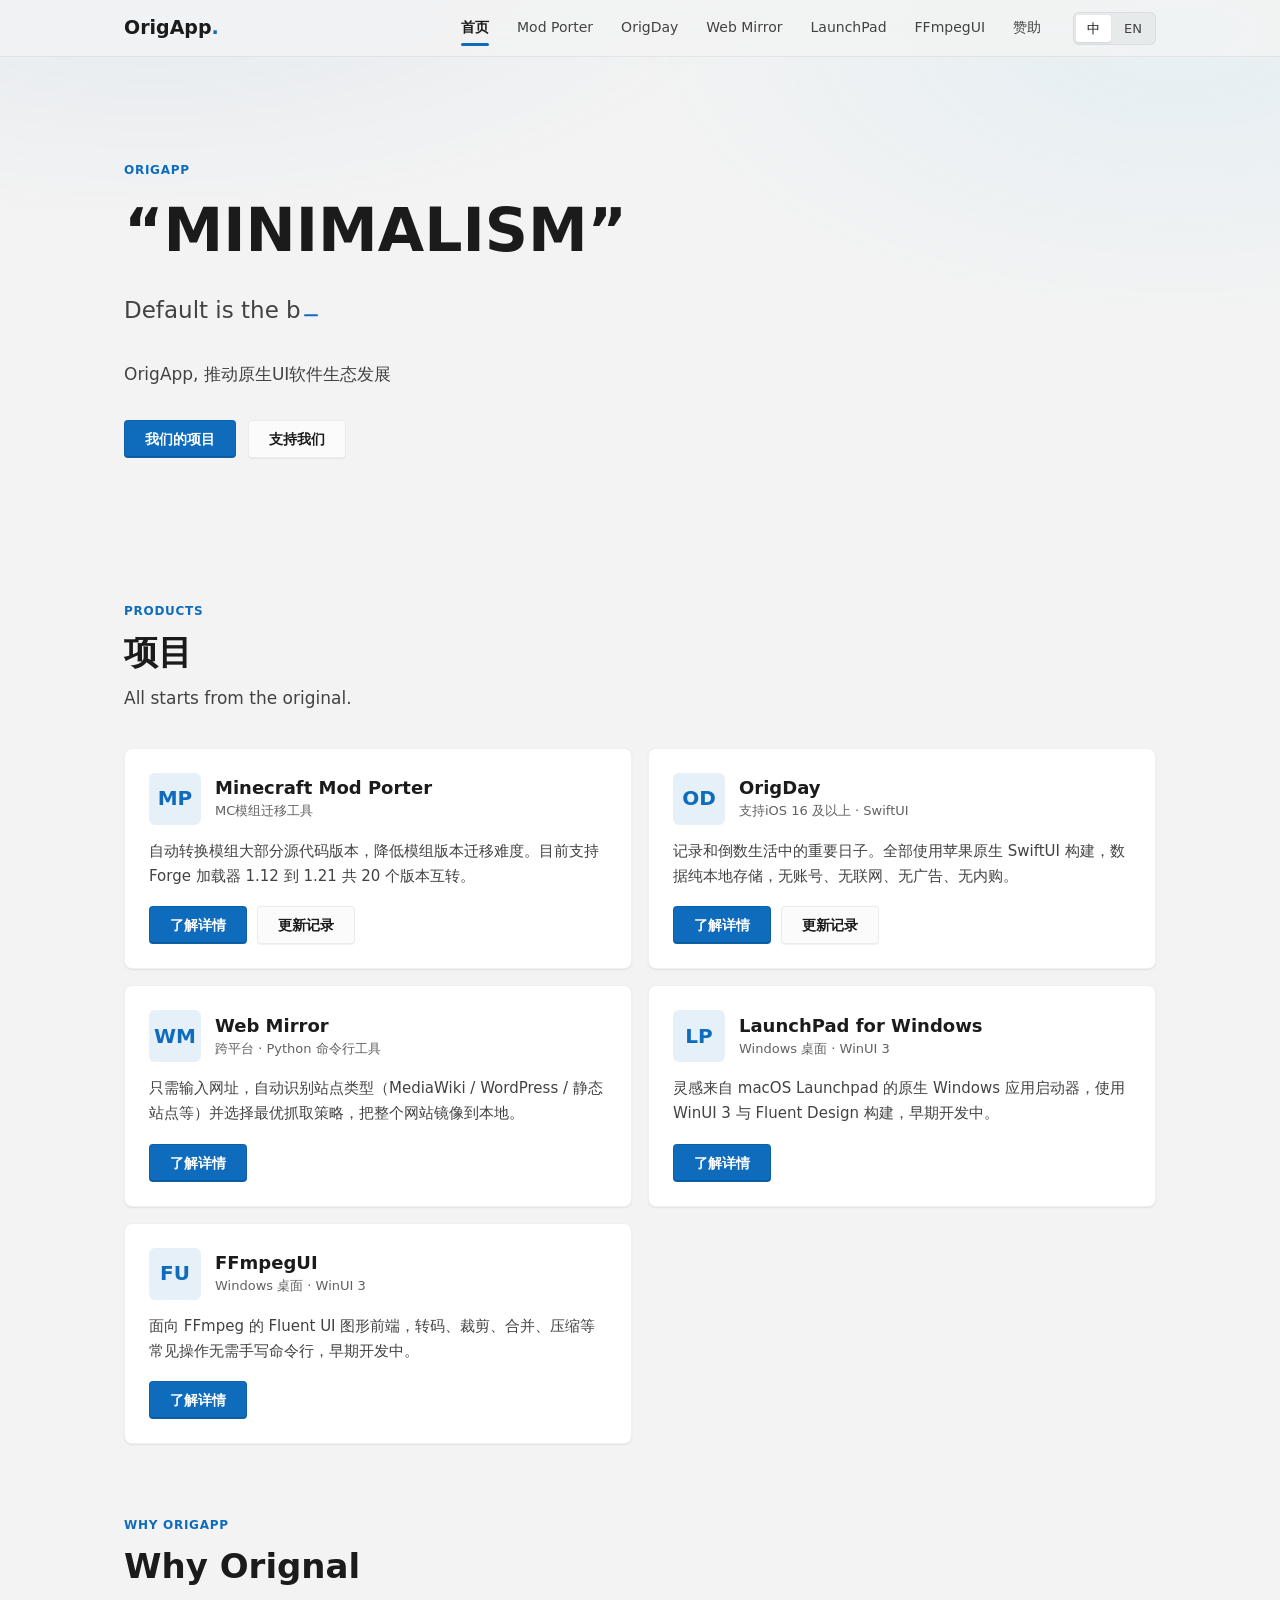
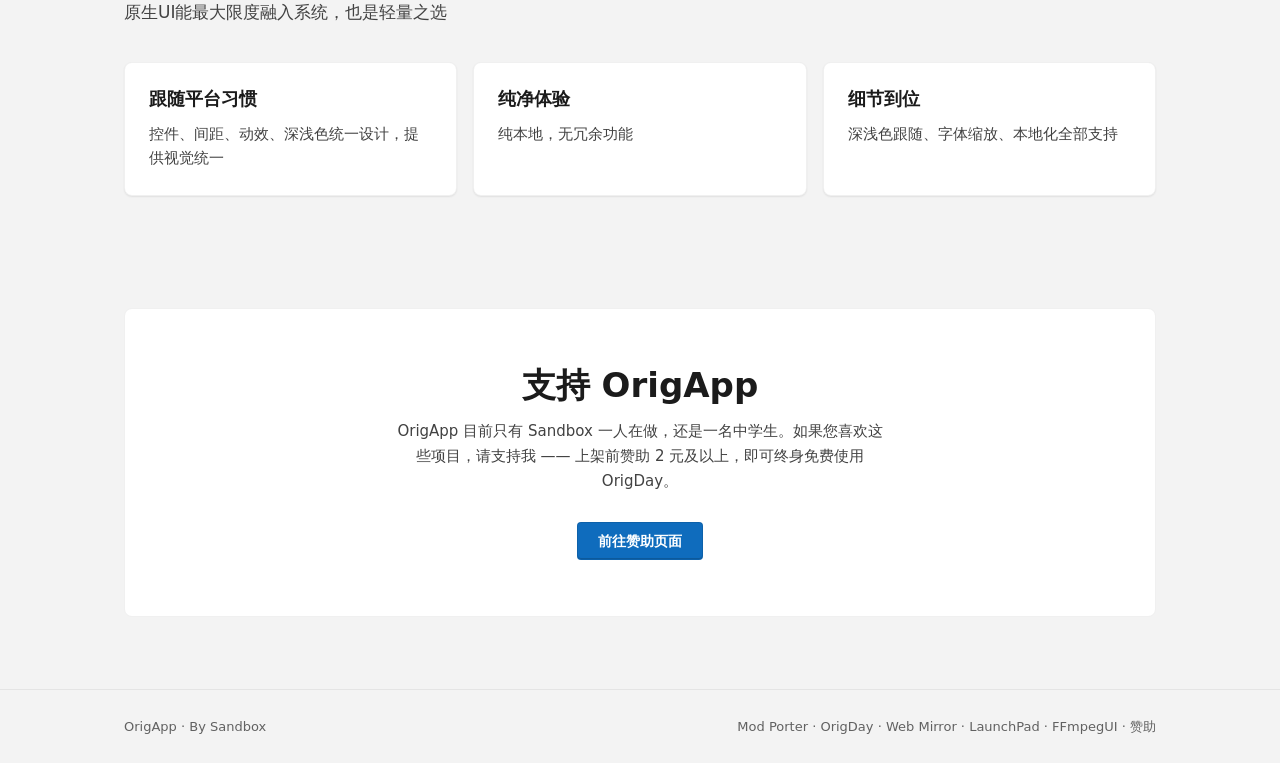
==== index.html @ 9fd473a7 "Add files via upload" ====
<!DOCTYPE html>
<html lang="zh-Hans">
<head>
<meta charset="utf-8">
<meta name="viewport" content="width=device-width, initial-scale=1">
<title>OrigApp — Orignal is the best.</title>
<meta name="description" content="推动原生App生态发展">
<script src="assets/boot.js"></script>
<link rel="stylesheet" href="assets/base.css">
<link rel="stylesheet" href="assets/skin-fluent.css">
</head>
<body data-title-key="home.title" data-desc-key="home.desc">

<header class="site-header">
  <div class="wrap nav">
    <a class="brand" href="index.html"><span data-i18n="brand">OrigApp</span><span class="dot">.</span></a>

    <nav class="nav-links">
      <a href="index.html" data-page="index.html" data-i18n="nav.home">首页</a>
      <a href="mcporter.html" data-page="mcporter.html mcporter-updates.html" data-i18n="nav.mcporter">Mod Porter</a>
      <a href="origday.html" data-page="origday.html origday-updates.html" data-i18n="nav.origday">OrigDay</a>
      <a href="webmirror.html" data-page="webmirror.html" data-i18n="nav.webmirror">Web Mirror</a>
      <a href="launchpad.html" data-page="launchpad.html" data-i18n="nav.launchpad">LaunchPad</a>
      <a href="ffmpegui.html" data-page="ffmpegui.html" data-i18n="nav.ffmpegui">FFmpegUI</a>
      <a href="sponsor.html" data-page="sponsor.html" data-i18n="nav.sponsor">赞助</a>
    </nav>

    <div class="nav-tools">
      <div class="seg" role="group" data-i18n-attr="aria-label:lang.label">
        <button type="button" data-set-lang="zh" aria-pressed="false" data-i18n="lang.zh">中</button>
        <button type="button" data-set-lang="en" aria-pressed="false" data-i18n="lang.en">EN</button>
      </div>
    </div>
  </div>
</header>

<main>
  <div class="wrap">

    <section class="hero">
      <p class="eyebrow" data-i18n="home.hero.eyebrow">OrigApp</p>
      <h1 data-i18n-html="home.hero.title">Default?<br>That's Okay!</h1>

      <!-- 标语位：打字机效果，文案在 assets/content.js 的 ORIGAPP.taglines 里改 -->
      <div class="tagline" id="tagline" aria-live="polite"></div>

      <p class="lead" data-i18n="home.hero.lead"></p>
      <div class="btn-row">
        <a class="btn btn-primary" href="#products" data-i18n="home.hero.cta1">最新项目</a>
        <a class="btn" href="sponsor.html" data-i18n="home.hero.cta2">支持我们</a>
      </div>
    </section>

    <section class="section" id="products">
      <div class="section-head">
        <p class="eyebrow" data-i18n="home.products.eyebrow">Products</p>
        <h2 data-i18n="home.products.title">我们的项目</h2>
        <p class="section-sub" data-i18n="home.products.sub"></p>
      </div>

      <div class="grid grid-2">

        <article class="card product-card">
          <div class="pc-top">
            <div class="pc-mark" aria-hidden="true">MP</div>
            <div>
              <h3 data-i18n="prod.mcporter.name">Minecraft Mod Porter</h3>
              <p class="pc-plat" data-i18n="prod.mcporter.platform"></p>
            </div>
          </div>
          <p class="pc-desc" data-i18n="prod.mcporter.desc"></p>
          <div class="pc-links">
            <a class="btn btn-primary" href="mcporter.html" data-i18n="prod.link.detail">了解详情</a>
            <a class="btn" href="mcporter-updates.html" data-i18n="prod.link.updates">更新记录</a>
          </div>
        </article>

        <article class="card product-card">
          <div class="pc-top">
            <div class="pc-mark" aria-hidden="true">OD</div>
            <div>
              <h3 data-i18n="prod.origday.name">OrigDay</h3>
              <p class="pc-plat" data-i18n="prod.origday.platform"></p>
            </div>
          </div>
          <p class="pc-desc" data-i18n="prod.origday.desc"></p>
          <div class="pc-links">
            <a class="btn btn-primary" href="origday.html" data-i18n="prod.link.detail">了解详情</a>
            <a class="btn" href="origday-updates.html" data-i18n="prod.link.updates">更新记录</a>
          </div>
        </article>

        <article class="card product-card">
          <div class="pc-top">
            <div class="pc-mark" aria-hidden="true">WM</div>
            <div>
              <h3 data-i18n="prod.webmirror.name">Web Mirror</h3>
              <p class="pc-plat" data-i18n="prod.webmirror.platform"></p>
            </div>
          </div>
          <p class="pc-desc" data-i18n="prod.webmirror.desc"></p>
          <div class="pc-links">
            <a class="btn btn-primary" href="webmirror.html" data-i18n="prod.link.detail">了解详情</a>
          </div>
        </article>

        <article class="card product-card">
          <div class="pc-top">
            <div class="pc-mark" aria-hidden="true">LP</div>
            <div>
              <h3 data-i18n="prod.launchpad.name">LaunchPad for Windows</h3>
              <p class="pc-plat" data-i18n="prod.launchpad.platform"></p>
            </div>
          </div>
          <p class="pc-desc" data-i18n="prod.launchpad.desc"></p>
          <div class="pc-links">
            <a class="btn btn-primary" href="launchpad.html" data-i18n="prod.link.detail">了解详情</a>
          </div>
        </article>

        <article class="card product-card">
          <div class="pc-top">
            <div class="pc-mark" aria-hidden="true">FU</div>
            <div>
              <h3 data-i18n="prod.ffmpegui.name">FFmpegUI</h3>
              <p class="pc-plat" data-i18n="prod.ffmpegui.platform"></p>
            </div>
          </div>
          <p class="pc-desc" data-i18n="prod.ffmpegui.desc"></p>
          <div class="pc-links">
            <a class="btn btn-primary" href="ffmpegui.html" data-i18n="prod.link.detail">了解详情</a>
          </div>
        </article>

      </div>
    </section>

    <section class="section">
      <div class="section-head">
        <p class="eyebrow" data-i18n="home.about.eyebrow">Why OrigApp</p>
        <h2 data-i18n="home.about.title">Why we do</h2>
        <p class="section-sub" data-i18n="home.about.sub"></p>
      </div>

      <div class="grid grid-3">
        <article class="card feature">
          <h3 data-i18n="home.about.f1.t"></h3>
          <p data-i18n="home.about.f1.b"></p>
        </article>
        <article class="card feature">
          <h3 data-i18n="home.about.f2.t"></h3>
          <p data-i18n="home.about.f2.b"></p>
        </article>
        <article class="card feature">
          <h3 data-i18n="home.about.f3.t"></h3>
          <p data-i18n="home.about.f3.b"></p>
        </article>
      </div>
    </section>

    <section class="foot-cta">
      <h2 data-i18n="home.cta.title">支持 OrigApp</h2>
      <p data-i18n="home.cta.body"></p>
      <a class="btn btn-primary" href="sponsor.html" data-i18n="home.cta.btn">前往赞助页面</a>
    </section>

  </div>
</main>

<footer class="site-footer">
  <div class="wrap foot-row">
    <span data-i18n="footer.copy">OrigApp · By Sandbox</span>
    <span>
      <a href="mcporter.html" data-i18n="nav.mcporter">Mod Porter</a> ·
      <a href="origday.html" data-i18n="nav.origday">OrigDay</a> ·
      <a href="webmirror.html" data-i18n="nav.webmirror">Web Mirror</a> ·
      <a href="launchpad.html" data-i18n="nav.launchpad">LaunchPad</a> ·
      <a href="ffmpegui.html" data-i18n="nav.ffmpegui">FFmpegUI</a> ·
      <a href="sponsor.html" data-i18n="footer.linkSponsor">赞助</a>
    </span>
  </div>
</footer>

<script src="assets/content.js"></script>
<script src="assets/app.js"></script>
</body>
</html>
---- assets/base.css ----
/* OrigApp — 结构层。
   这里只写布局与结构，所有视觉token（颜色/字体/圆角/阴影/材质）由
   skin-fluent.css 通过 [data-skin] 提供（全站固定 FluentUI 皮肤）。 */

*, *::before, *::after { box-sizing: border-box; }

html { -webkit-text-size-adjust: 100%; scroll-behavior: smooth; }

body {
  margin: 0;
  background: var(--bg);
  color: var(--text);
  font-family: var(--font-ui);
  font-size: var(--fs-body);
  line-height: 1.65;
  letter-spacing: var(--tracking-body);
  -webkit-font-smoothing: antialiased;
  -moz-osx-font-smoothing: grayscale;
  overflow-x: hidden;
}

/* 皮肤切换时不要有闪烁的过渡，但常规交互要有 */
body, .card, .btn, .site-header { transition: background-color .25s ease, color .25s ease, border-color .25s ease; }

img, svg { max-width: 100%; height: auto; display: block; }

a { color: var(--accent); text-decoration: none; }
a:hover { color: var(--accent-hover); }

:focus-visible {
  outline: var(--focus-width) solid var(--focus-color);
  outline-offset: 2px;
  border-radius: 4px;
}

h1, h2, h3, h4 {
  font-family: var(--font-display);
  color: var(--text);
  letter-spacing: var(--tracking-display);
  line-height: 1.18;
  margin: 0;
  font-weight: var(--fw-display);
}

h1 { font-size: var(--fs-h1); }
h2 { font-size: var(--fs-h2); }
h3 { font-size: var(--fs-h3); font-weight: var(--fw-h3); line-height: 1.35; }

p { margin: 0; }

/* ---------- 布局容器 ---------- */

.wrap {
  width: 100%;
  max-width: 1080px;
  margin: 0 auto;
  padding: 0 24px;
}

.wrap-narrow { max-width: 760px; }

main { display: block; min-height: 60vh; }

.section { padding: 72px 0; }
.section + .section { padding-top: 0; }
.section-head { margin-bottom: 36px; }
.section-head .eyebrow { margin-bottom: 10px; }
.section-sub {
  color: var(--text-2);
  font-size: var(--fs-lead);
  margin-top: 12px;
  max-width: 62ch;
}

.eyebrow {
  font-size: var(--fs-eyebrow);
  font-weight: 600;
  letter-spacing: var(--tracking-eyebrow);
  text-transform: var(--eyebrow-transform);
  color: var(--accent);
}

.lead {
  font-size: var(--fs-lead);
  color: var(--text-2);
  max-width: 60ch;
  margin-top: 20px;
}

.muted { color: var(--text-3); font-size: var(--fs-small); }

/* ---------- 顶栏 ---------- */

.site-header {
  position: sticky;
  top: 0;
  z-index: 100;
  background: var(--nav-bg);
  -webkit-backdrop-filter: var(--nav-backdrop);
  backdrop-filter: var(--nav-backdrop);
  border-bottom: var(--nav-border);
}

.nav {
  display: flex;
  align-items: center;
  gap: 20px;
  height: var(--nav-h);
}

.brand {
  font-family: var(--font-display);
  font-size: var(--fs-brand);
  font-weight: var(--fw-brand);
  color: var(--text);
  letter-spacing: var(--tracking-display);
  white-space: nowrap;
  flex: none;
}
.brand:hover { color: var(--text); }
.brand .dot { color: var(--accent); }

.nav-links {
  display: flex;
  align-items: center;
  gap: 4px;
  margin-left: auto;
  min-width: 0;
  overflow-x: auto;
  scrollbar-width: none;
}
.nav-links::-webkit-scrollbar { display: none; }

.nav-links a {
  position: relative;
  padding: 8px 12px;
  border-radius: var(--radius-ctl);
  color: var(--text-2);
  font-size: var(--fs-nav);
  font-weight: 500;
  white-space: nowrap;
}
.nav-links a:hover { color: var(--text); background: var(--hover-fill); }
.nav-links a.active { color: var(--text); font-weight: 600; }
.nav-links a.active::after {
  content: "";
  position: absolute;
  left: 12px; right: 12px; bottom: 2px;
  height: var(--nav-indicator-h);
  border-radius: 2px;
  background: var(--accent);
}

/* 顶栏右侧的两个切换器 */
.nav-tools { display: flex; align-items: center; gap: 8px; flex: none; }

.seg {
  display: flex;
  align-items: center;
  gap: 2px;
  padding: var(--seg-pad);
  background: var(--seg-bg);
  border: var(--seg-border);
  border-radius: var(--radius-seg);
}

.seg button {
  appearance: none;
  border: 0;
  background: transparent;
  color: var(--text-2);
  font-family: inherit;
  font-size: var(--fs-small);
  font-weight: 500;
  line-height: 1;
  padding: 7px 11px;
  border-radius: calc(var(--radius-seg) - 3px);
  cursor: pointer;
  white-space: nowrap;
  transition: background-color .18s ease, color .18s ease;
}
.seg button:hover { color: var(--text); background: var(--hover-fill); }
.seg button[aria-pressed="true"] {
  background: var(--seg-active-bg);
  color: var(--seg-active-text);
  box-shadow: var(--seg-active-shadow);
}

/* ---------- 按钮 ---------- */

.btn {
  display: inline-flex;
  align-items: center;
  justify-content: center;
  gap: 8px;
  padding: var(--btn-pad);
  border: var(--btn-border);
  border-radius: var(--radius-btn);
  background: var(--btn-bg);
  color: var(--text);
  font-family: inherit;
  font-size: var(--fs-btn);
  font-weight: var(--fw-btn);
  line-height: 1;
  cursor: pointer;
  white-space: nowrap;
  box-shadow: var(--btn-shadow);
  transition: background-color .18s ease, border-color .18s ease, transform .18s ease, box-shadow .18s ease;
}
.btn:hover { background: var(--btn-bg-hover); color: var(--text); transform: var(--btn-hover-transform); }
.btn:active { transform: none; }

.btn-primary {
  background: var(--accent);
  border: var(--btn-primary-border);
  color: var(--accent-text);
  box-shadow: var(--btn-primary-shadow);
}
.btn-primary:hover { background: var(--accent-hover); color: var(--accent-text); }

.btn-row { display: flex; flex-wrap: wrap; gap: 12px; margin-top: 32px; }

/* ---------- Hero ---------- */

.hero { padding: clamp(56px, 9vw, 104px) 0 clamp(40px, 6vw, 72px); position: relative; }
.hero h1 { margin-top: 14px; max-width: 18ch; }
.hero-sub { margin-top: 14px; }

/* 标语打字机 */
.tagline {
  margin-top: 26px;
  min-height: 2.1em;
  font-family: var(--font-display);
  font-size: var(--fs-tagline);
  font-weight: 500;
  color: var(--text-2);
  letter-spacing: var(--tracking-display);
  display: flex;
  align-items: baseline;
  flex-wrap: wrap;
}
.tagline .tw-text { white-space: pre-wrap; }
.tagline .tw-caret {
  display: inline-block;
  width: 0.62em;
  height: 2px;
  margin-left: 3px;
  background: var(--accent);
  vertical-align: baseline;
  transform: translateY(-0.08em);
  border-radius: 2px;
}
.tagline .tw-caret.blink { animation: tw-blink 1.05s step-end infinite; }
@keyframes tw-blink { 0%, 100% { opacity: 1; } 50% { opacity: 0; } }

/* ---------- 卡片与网格 ---------- */

/* 需要叠加高光/描边伪元素的元素统一开定位上下文 */
.card, .update, .foot-cta, .empty, .placeholder,
.btn, .seg, .subnav a, .site-header .nav { position: relative; }

.card {
  background: var(--surface);
  border: var(--card-border);
  border-radius: var(--radius-card);
  box-shadow: var(--shadow-card);
  padding: var(--card-pad);
  -webkit-backdrop-filter: var(--card-backdrop);
  backdrop-filter: var(--card-backdrop);
}

.grid { display: grid; gap: var(--grid-gap); }
.grid-2 { grid-template-columns: repeat(auto-fit, minmax(400px, 1fr)); }
.grid-3 { grid-template-columns: repeat(auto-fit, minmax(260px, 1fr)); }

.feature h3 { margin-bottom: 10px; }
.feature p { color: var(--text-2); }
.feature ul { color: var(--text-2); margin: 10px 0 0; padding-left: 1.2em; }
.feature li + li { margin-top: 6px; }

/* 让某张卡横跨整行（放在 grid-2 里用） */
@media (min-width: 721px) { .span-2 { grid-column: 1 / -1; } }

/* 大段正文 */
.prose { color: var(--text-2); font-size: var(--fs-lead); }

/* OrigDay 的「已成立多久」计时卡 */
.daycard { text-align: center; padding: clamp(28px, 5vw, 44px); }
.dc-label { color: var(--text-2); font-size: var(--fs-small); }
.dc-count {
  font-family: var(--font-display);
  font-size: clamp(24px, 4.4vw, 44px);
  font-weight: var(--fw-display);
  letter-spacing: var(--tracking-display);
  color: var(--text);
  margin: 10px 0 8px;
  font-variant-numeric: tabular-nums;
}
.dc-date { color: var(--text-3); font-size: var(--fs-small); }

.feature-icon {
  width: 40px; height: 40px;
  display: flex; align-items: center; justify-content: center;
  border-radius: var(--radius-ctl);
  background: var(--accent-soft);
  color: var(--accent);
  margin-bottom: 16px;
  font-size: 20px;
}

.tag {
  display: inline-block;
  padding: 3px 10px;
  border-radius: 999px;
  background: var(--accent-soft);
  color: var(--accent);
  font-size: var(--fs-tag);
  font-weight: 600;
  letter-spacing: var(--tracking-eyebrow);
  margin-bottom: 10px;
}

/* 首页的产品卡 */
.product-card { display: flex; flex-direction: column; gap: 14px; }
.product-card .pc-top { display: flex; align-items: center; gap: 14px; }
.product-card .pc-mark {
  width: 52px; height: 52px; flex: none;
  display: flex; align-items: center; justify-content: center;
  border-radius: var(--radius-mark);
  background: var(--accent-soft);
  color: var(--accent);
  font-family: var(--font-display);
  font-weight: 700;
  font-size: 20px;
}
.product-card .pc-plat { color: var(--text-3); font-size: var(--fs-small); }
.product-card .pc-desc { color: var(--text-2); flex: 1; }
.product-card .pc-links { display: flex; gap: 10px; flex-wrap: wrap; margin-top: 4px; }

/* ---------- 产品页头部 ---------- */

.page-head { padding: clamp(44px, 7vw, 76px) 0 8px; }
.page-head .subnav { margin-top: 26px; }

.subnav { display: flex; gap: 6px; flex-wrap: wrap; }
.subnav a {
  padding: 8px 14px;
  border-radius: var(--radius-ctl);
  font-size: var(--fs-nav);
  font-weight: 500;
  color: var(--text-2);
  border: var(--subnav-border);
  background: var(--subnav-bg);
}
.subnav a:hover { color: var(--text); background: var(--hover-fill); }
.subnav a.active {
  color: var(--accent-text);
  background: var(--accent);
  border-color: transparent;
}

/* ---------- 更新页 ---------- */

.updates { display: flex; flex-direction: column; gap: 18px; }

.update {
  padding: var(--card-pad);
  background: var(--surface);
  border: var(--card-border);
  border-radius: var(--radius-card);
  box-shadow: var(--shadow-card);
  -webkit-backdrop-filter: var(--card-backdrop);
  backdrop-filter: var(--card-backdrop);
}
.u-meta { display: flex; align-items: center; gap: 10px; flex-wrap: wrap; margin-bottom: 10px; }
.u-date { color: var(--text-3); font-size: var(--fs-small); font-variant-numeric: tabular-nums; }
.u-badge {
  padding: 3px 9px;
  border-radius: 999px;
  background: var(--accent-soft);
  color: var(--accent);
  font-size: var(--fs-tag);
  font-weight: 600;
}
.u-body { color: var(--text-2); white-space: pre-wrap; margin-top: 10px; }

.empty {
  padding: 40px 24px;
  text-align: center;
  color: var(--text-3);
  border: var(--dashed-border);
  border-radius: var(--radius-card);
}

/* ---------- 赞助页 ---------- */

.sponsor-box { text-align: center; padding: clamp(28px, 5vw, 48px); }
.sponsor-box img {
  width: min(300px, 72vw);
  margin: 0 auto;
  border-radius: var(--radius-card);
}

/* ---------- 底部 CTA 与页脚 ---------- */

.foot-cta {
  margin: 40px 0 72px;
  padding: clamp(32px, 5vw, 56px);
  text-align: center;
  border-radius: var(--radius-card);
  background: var(--cta-bg);
  border: var(--card-border);
  -webkit-backdrop-filter: var(--card-backdrop);
  backdrop-filter: var(--card-backdrop);
}
.foot-cta p { color: var(--text-2); margin: 14px auto 0; max-width: 52ch; }
.foot-cta .btn { margin-top: 28px; }

.site-footer {
  border-top: var(--nav-border);
  padding: 26px 0;
  color: var(--text-3);
  font-size: var(--fs-small);
  background: var(--footer-bg);
}
.foot-row { display: flex; justify-content: space-between; gap: 16px; flex-wrap: wrap; }
.site-footer a { color: var(--text-3); }
.site-footer a:hover { color: var(--accent); }

/* ---------- 内容占位（等文案补齐） ---------- */

.placeholder {
  border: var(--dashed-border);
  border-radius: var(--radius-card);
  padding: 28px;
  color: var(--text-3);
  font-size: var(--fs-small);
}
.placeholder code {
  font-family: var(--font-mono);
  background: var(--hover-fill);
  padding: 1px 5px;
  border-radius: 4px;
}

/* ---------- 响应式 ---------- */

@media (max-width: 720px) {
  .wrap { padding: 0 18px; }
  .section { padding: 52px 0; }
  .nav { height: auto; padding: 12px 0; flex-wrap: wrap; gap: 10px; }
  .nav-links { order: 3; width: 100%; margin-left: 0; }
  .nav-tools { margin-left: auto; }
  .hero h1 { max-width: none; }
}

@media (prefers-reduced-motion: reduce) {
  * { animation-duration: .001ms !important; animation-iteration-count: 1 !important; transition-duration: .001ms !important; }
  html { scroll-behavior: auto; }
}
---- assets/skin-fluent.css ----
/* OrigApp — Microsoft Fluent 2 皮肤（Windows 11 观感）
   直角化圆角(8/4px)、Mica/Acrylic 层次、Segoe UI Variable 字体、
   下沿加深的强调按钮、2px 焦点框。深浅色跟随系统。 */

:root[data-skin="fluent"] {
  /* 字体：Windows 上命中 Segoe UI Variable，其余平台优雅回退 */
  --font-display: "Segoe UI Variable Display", "Segoe UI Variable Static Display",
                  "Segoe UI Semibold", "Segoe UI", system-ui,
                  "Microsoft YaHei UI", "Microsoft YaHei", "PingFang SC",
                  "Noto Sans CJK SC", sans-serif;
  --font-ui: "Segoe UI Variable Text", "Segoe UI Variable Static Text",
             "Segoe UI", system-ui,
             "Microsoft YaHei UI", "Microsoft YaHei", "PingFang SC",
             "Noto Sans CJK SC", sans-serif;
  --font-mono: "Cascadia Code", "Cascadia Mono", Consolas, "Courier New", monospace;

  /* 字号：贴近 Fluent 的 type ramp */
  --fs-h1: clamp(34px, 5.2vw, 60px);
  --fs-h2: clamp(24px, 3vw, 34px);
  --fs-h3: 18px;
  --fs-lead: 17px;
  --fs-body: 15px;
  --fs-small: 13px;
  --fs-tag: 12px;
  --fs-nav: 14px;
  --fs-btn: 14px;
  --fs-brand: 19px;
  --fs-eyebrow: 12px;
  --fs-tagline: clamp(17px, 2.2vw, 23px);

  --fw-display: 600;
  --fw-h3: 600;
  --fw-brand: 600;
  --fw-btn: 600;

  --tracking-display: 0;
  --tracking-body: 0;
  --tracking-eyebrow: .06em;
  --eyebrow-transform: uppercase;

  /* 颜色 — 浅色（Fluent 2 light） */
  --bg: #f3f3f3;
  --bg-accent-glow: transparent;
  --surface: #ffffff;
  --surface-2: #fafafa;
  --text: #1b1b1b;
  --text-2: #424242;
  --text-3: #616161;
  --accent: #0f6cbd;
  --accent-hover: #115ea3;
  --accent-text: #ffffff;
  --accent-soft: rgba(15, 108, 189, .10);
  --hover-fill: rgba(0, 0, 0, .0373);

  /* 形状：Fluent 用小圆角，控件 4px、容器 8px */
  --radius-card: 8px;
  --radius-ctl: 4px;
  --radius-btn: 4px;
  --radius-seg: 6px;
  --radius-mark: 6px;

  --card-border: 1px solid rgba(0, 0, 0, .0578);
  --card-backdrop: none;
  --card-pad: 24px;
  --grid-gap: 16px;
  --shadow-card: 0 1px 2px rgba(0, 0, 0, .07), 0 .3px .9px rgba(0, 0, 0, .05);
  --dashed-border: 1px dashed rgba(0, 0, 0, .16);
  --cta-bg: #ffffff;
  --footer-bg: transparent;

  /* 顶栏用 Acrylic */
  --nav-h: 56px;
  --nav-bg: rgba(243, 243, 243, .82);
  --nav-backdrop: saturate(160%) blur(24px);
  --nav-border: 1px solid rgba(0, 0, 0, .0578);
  --nav-indicator-h: 3px;

  --seg-bg: rgba(0, 0, 0, .0373);
  --seg-border: 1px solid rgba(0, 0, 0, .0578);
  --seg-pad: 2px;
  --seg-active-bg: #ffffff;
  --seg-active-text: #1b1b1b;
  --seg-active-shadow: 0 1px 2px rgba(0, 0, 0, .1);

  --btn-pad: 11px 20px;
  --btn-bg: #fbfbfb;
  --btn-bg-hover: #f5f5f5;
  --btn-border: 1px solid rgba(0, 0, 0, .0578);
  --btn-shadow: 0 1px 0 rgba(0, 0, 0, .05);
  --btn-hover-transform: none;           /* Fluent 按钮不做位移 */
  --btn-primary-border: 1px solid rgba(0, 0, 0, .1);
  --btn-primary-shadow: inset 0 -1px 0 rgba(0, 0, 0, .18);

  --subnav-bg: transparent;
  --subnav-border: 1px solid transparent;

  --focus-color: #1b1b1b;
  --focus-width: 2px;
}

/* Fluent 的强调按钮按下时整体压暗，而不是位移 */
:root[data-skin="fluent"] .btn-primary:active { background: #0c5a9e; }
:root[data-skin="fluent"] .btn:active { background: #f0f0f0; }

/* Fluent 页面底纹：极淡的 Mica 感光晕 */
:root[data-skin="fluent"] body::before {
  content: "";
  position: fixed;
  inset: 0;
  z-index: -1;
  pointer-events: none;
  background:
    radial-gradient(900px 420px at 12% -8%, rgba(15, 108, 189, .07), transparent 70%),
    radial-gradient(760px 400px at 92% 4%, rgba(96, 205, 255, .09), transparent 72%);
}

/* 深色（Fluent 2 dark） */
@media (prefers-color-scheme: dark) {
  :root[data-skin="fluent"] {
    --bg: #202020;
    --surface: #2b2b2b;
    --surface-2: #272727;
    --text: #ffffff;
    --text-2: #d6d6d6;
    --text-3: #a0a0a0;
    --accent: #60cdff;
    --accent-hover: #8fdcff;
    --accent-text: #003354;
    --accent-soft: rgba(96, 205, 255, .14);
    --hover-fill: rgba(255, 255, 255, .0605);

    --card-border: 1px solid rgba(255, 255, 255, .0698);
    --shadow-card: 0 1px 2px rgba(0, 0, 0, .28);
    --dashed-border: 1px dashed rgba(255, 255, 255, .18);
    --cta-bg: #2b2b2b;

    --nav-bg: rgba(32, 32, 32, .84);
    --nav-border: 1px solid rgba(255, 255, 255, .0698);

    --seg-bg: rgba(255, 255, 255, .0605);
    --seg-border: 1px solid rgba(255, 255, 255, .0698);
    --seg-active-bg: #3d3d3d;
    --seg-active-text: #ffffff;
    --seg-active-shadow: 0 1px 2px rgba(0, 0, 0, .3);

    --btn-bg: #323232;
    --btn-bg-hover: #3b3b3b;
    --btn-border: 1px solid rgba(255, 255, 255, .0698);
    --btn-shadow: none;
    --btn-primary-border: 1px solid rgba(255, 255, 255, .08);
    --btn-primary-shadow: inset 0 -1px 0 rgba(0, 0, 0, .22);

    --focus-color: #ffffff;
  }
  :root[data-skin="fluent"] .btn-primary:active { background: #4cb8e8; }
  :root[data-skin="fluent"] .btn:active { background: #2e2e2e; }
  :root[data-skin="fluent"] body::before {
    background:
      radial-gradient(900px 420px at 12% -8%, rgba(96, 205, 255, .08), transparent 70%),
      radial-gradient(760px 400px at 92% 4%, rgba(15, 108, 189, .12), transparent 72%);
  }
}
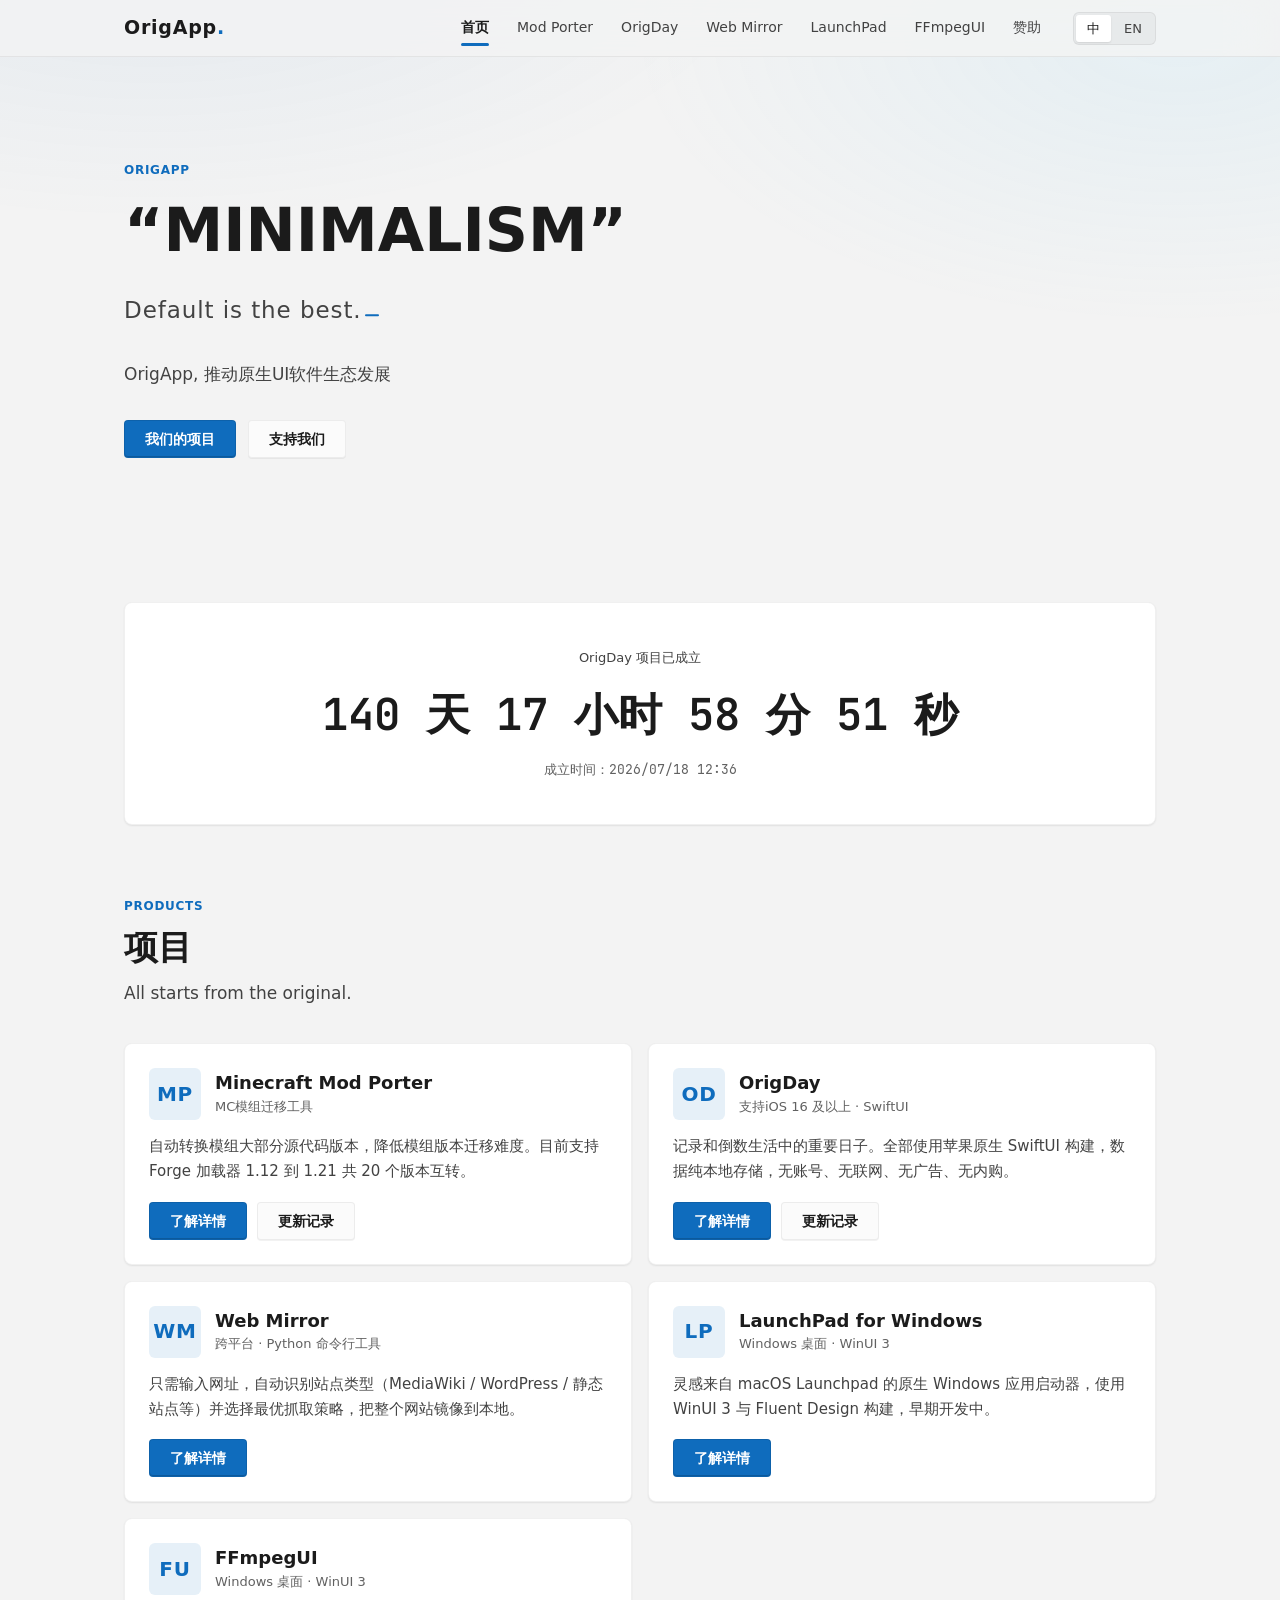
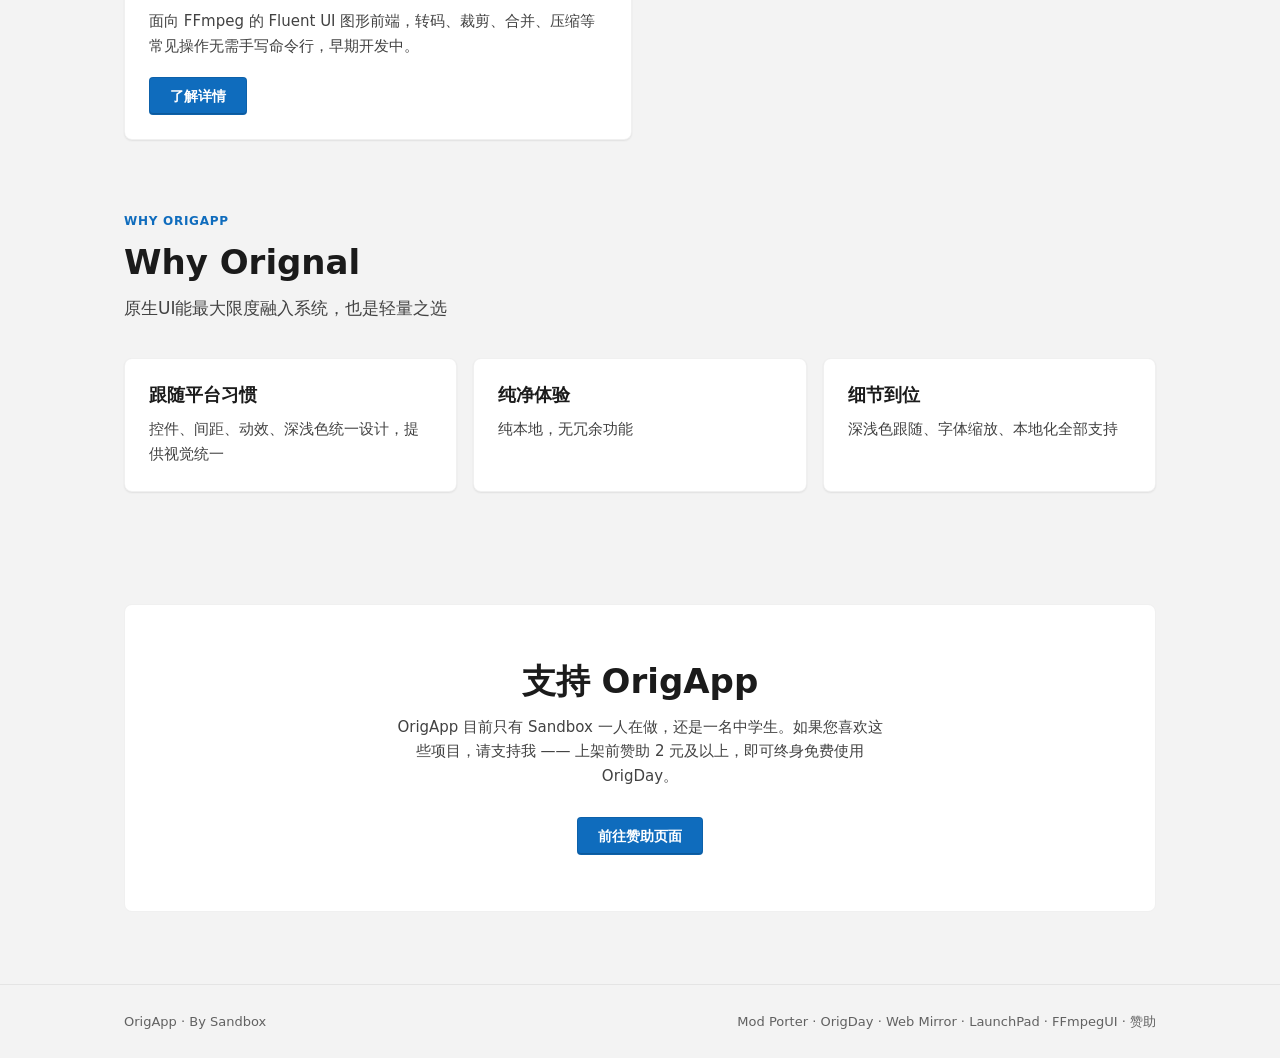
==== commit 8fb45509: "Add files via upload" ====
--- a/index.html
+++ b/index.html
@@ -8,6 +8,35 @@
 <script src="assets/boot.js"></script>
 <link rel="stylesheet" href="assets/base.css">
 <link rel="stylesheet" href="assets/skin-fluent.css">
+<link rel="preconnect" href="https://fonts.googleapis.com">
+<link rel="preconnect" href="https://fonts.gstatic.com" crossorigin>
+<link href="https://fonts.googleapis.com/css2?family=JetBrains+Mono:ital,wght@0,100..800;1,100..800&display=swap" rel="stylesheet">
+<style>
+/* Punctum 点阵显示字体（https://sundyme.github.io/punctum）+ JetBrains Mono */
+@font-face {
+  font-family: 'Punctum';
+  src: url('https://cdn.jsdelivr.net/gh/sundyme/punctum@main/fonts/Punctum-VF.woff2') format('woff2');
+  font-weight: 100 900;
+  font-display: swap;
+}
+:root {
+  --font-mono: 'JetBrains Mono', ui-monospace, SFMono-Regular, Menlo, Consolas, monospace;
+  --font-display: 'Punctum', 'JetBrains Mono', ui-monospace, monospace;
+}
+/* 显示位：品牌、打字机标语、产品卡标识 —— Punctum 点阵 */
+.brand, .tagline, .pc-mark {
+  font-family: var(--font-display) !important;
+  font-variation-settings: 'wght' 500, 'ROND' 100;
+  letter-spacing: .04em;
+}
+/* 等宽位：代码、更新日期/版本徽标、计时数字、编辑器输出 —— JetBrains Mono */
+code, pre, kbd, samp,
+.u-date, .u-badge, .u-meta,
+.dc-count, .dc-date, .out, .ok {
+  font-family: var(--font-mono) !important;
+}
+</style>
+
 </head>
 <body data-title-key="home.title" data-desc-key="home.desc">
 
@@ -48,6 +77,15 @@
       <div class="btn-row">
         <a class="btn btn-primary" href="#products" data-i18n="home.hero.cta1">最新项目</a>
         <a class="btn" href="sponsor.html" data-i18n="home.hero.cta2">支持我们</a>
+      </div>
+    </section>
+
+    <!-- OrigApp 成立计时（起算时刻与 OrigDay 相同，故从 origday.html 移到首页） -->
+    <section class="section">
+      <div class="card daycard" id="daycard">
+        <p class="dc-label" data-i18n="day.since.label"></p>
+        <p class="dc-count" id="dc-count">—</p>
+        <p class="dc-date" data-i18n="day.since.date"></p>
       </div>
     </section>
 
--- a/assets/skin-fluent.css
+++ b/assets/skin-fluent.css
@@ -1,7 +1,25 @@
 /* OrigApp — Microsoft Fluent 2 皮肤（Windows 11 观感）
    直角化圆角(8/4px)、Mica/Acrylic 层次、Segoe UI Variable 字体、
    下沿加深的强调按钮、2px 焦点框。深浅色跟随系统。 */
+/* ---- 自托管字体（不依赖任何 CDN） ---- */
 
+/* Punctum 点阵显示字体 — https://sundyme.github.io/punctum */
+@font-face {
+  font-family: 'Punctum';
+  src: url('fonts/Punctum-VF.woff2') format('woff2');
+  font-weight: 100 900;
+  font-style: normal;
+  font-display: swap;
+}
+
+/* JetBrains Mono 等宽字体（Regular 400，拉丁字符集） */
+@font-face {
+  font-family: 'JetBrains Mono';
+  src: url('fonts/JetBrainsMono-Regular.woff2') format('woff2');
+  font-weight: 400;
+  font-style: normal;
+  font-display: swap;
+}
 :root[data-skin="fluent"] {
   /* 字体：Windows 上命中 Segoe UI Variable，其余平台优雅回退 */
   --font-display: "Segoe UI Variable Display", "Segoe UI Variable Static Display",
@@ -12,7 +30,7 @@
              "Segoe UI", system-ui,
              "Microsoft YaHei UI", "Microsoft YaHei", "PingFang SC",
              "Noto Sans CJK SC", sans-serif;
-  --font-mono: "Cascadia Code", "Cascadia Mono", Consolas, "Courier New", monospace;
+  --font-mono: "JetBrains Mono", "Cascadia Code", "Cascadia Mono", Consolas, "Courier New", monospace;
 
   /* 字号：贴近 Fluent 的 type ramp */
   --fs-h1: clamp(34px, 5.2vw, 60px);
@@ -160,3 +178,16 @@
       radial-gradient(760px 400px at 92% 4%, rgba(15, 108, 189, .12), transparent 72%);
   }
 }
+/* 显示位：品牌、打字机标语、产品卡标识 —— Punctum 点阵 */
+.brand, .tagline, .pc-mark {
+  font-family: 'Punctum', 'JetBrains Mono', ui-monospace, monospace;
+  font-variation-settings: 'wght' 500, 'ROND' 100;
+  letter-spacing: .04em;
+}
+
+/* 等宽位：代码、更新日期/版本徽标、计时数字、编辑器输出 —— JetBrains Mono */
+code, pre, kbd, samp,
+.u-date, .u-badge, .u-meta,
+.dc-count, .dc-date, .out, .ok {
+  font-family: var(--font-mono);
+}
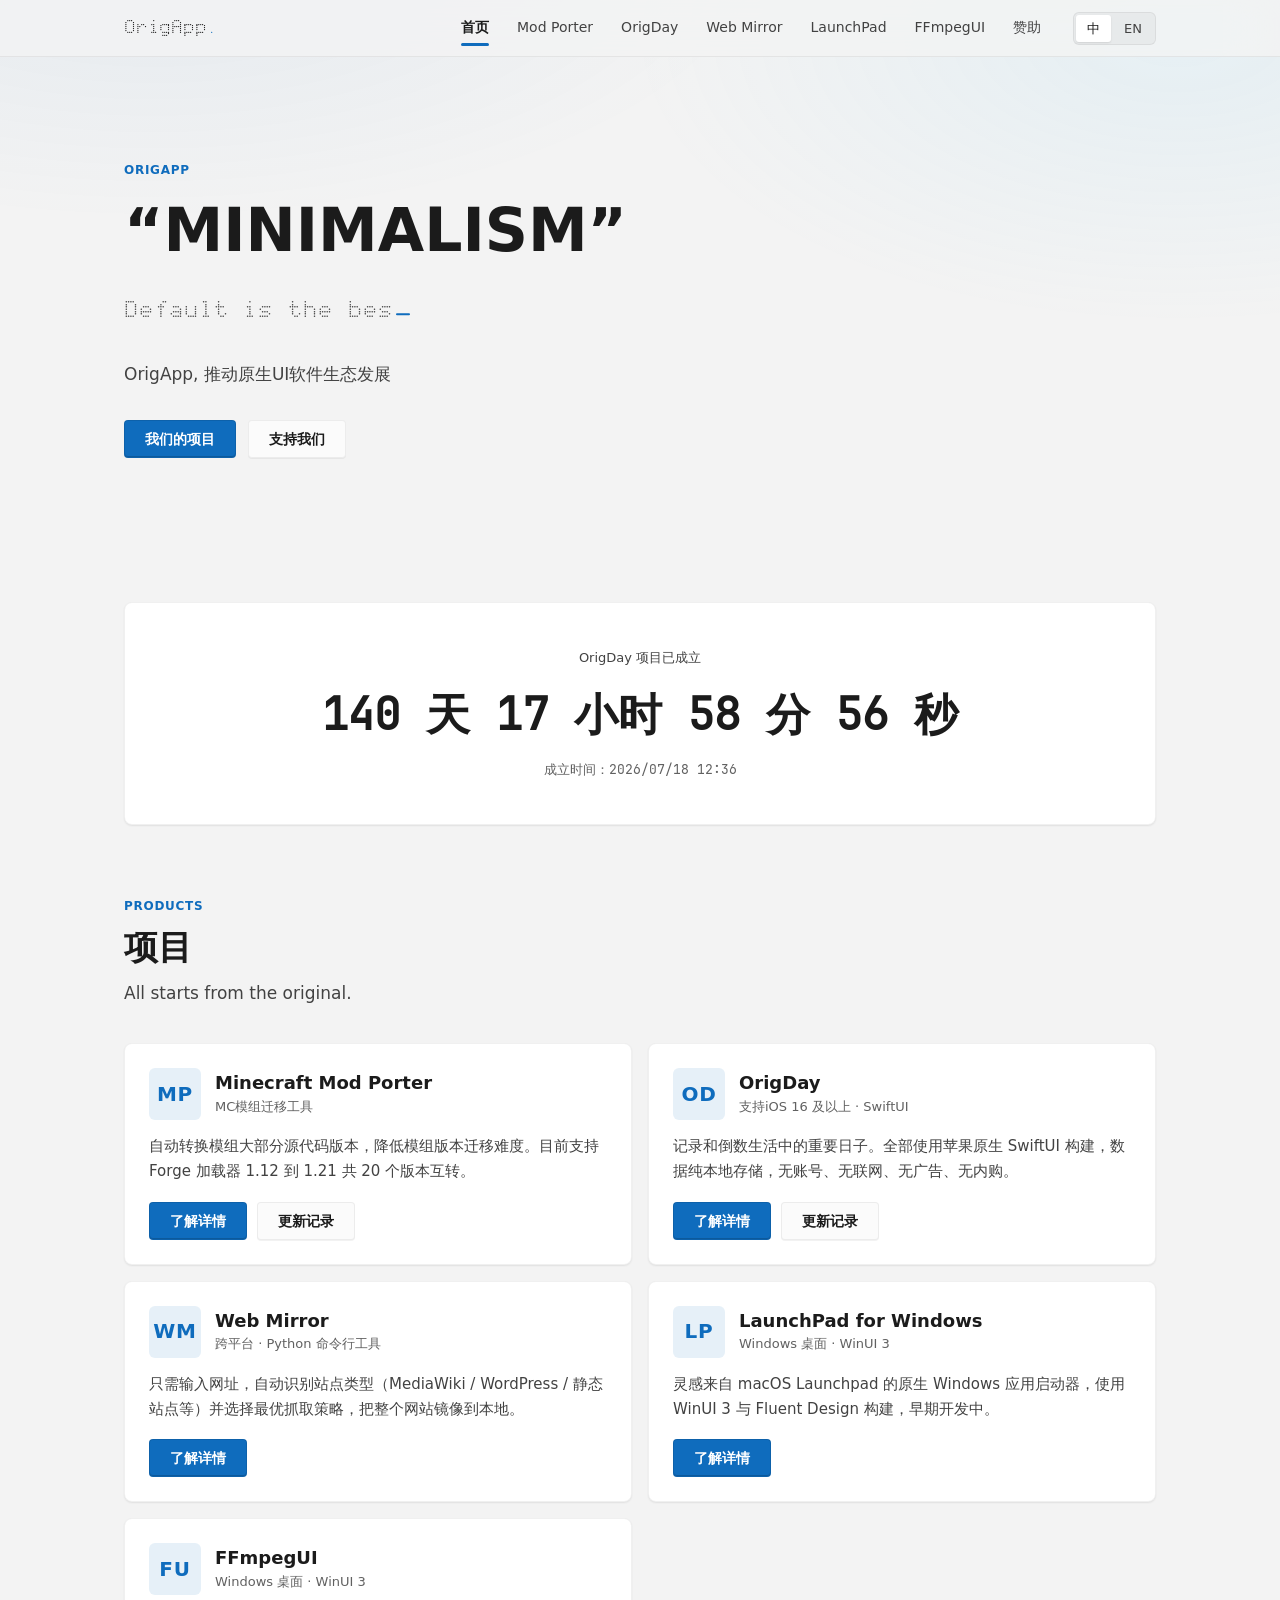
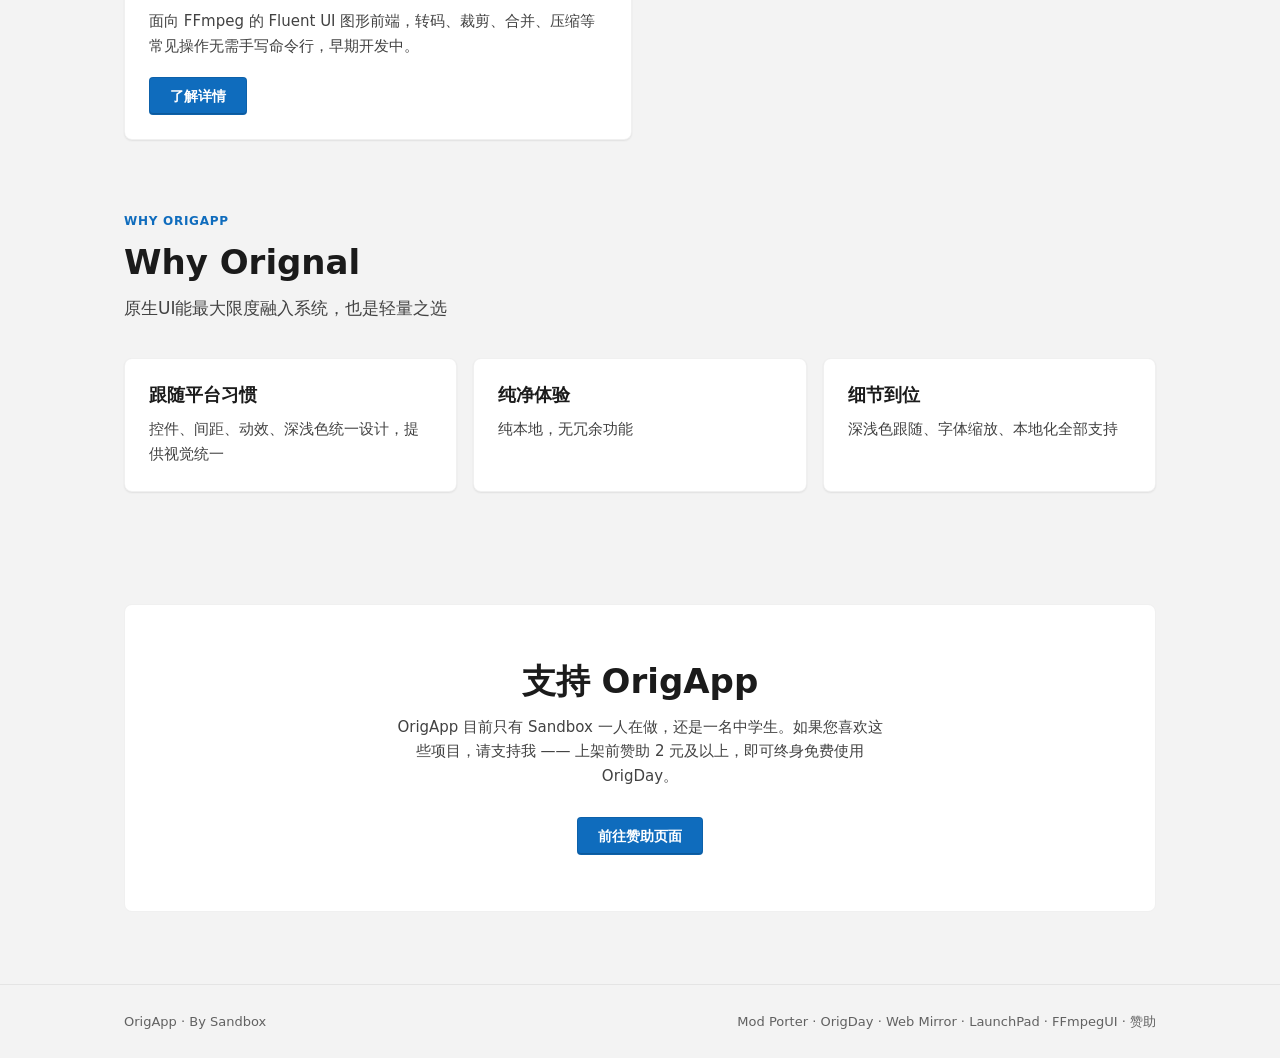
==== commit db760a4f: "Update index.html" ====
--- a/index.html
+++ b/index.html
@@ -8,34 +8,7 @@
 <script src="assets/boot.js"></script>
 <link rel="stylesheet" href="assets/base.css">
 <link rel="stylesheet" href="assets/skin-fluent.css">
-<link rel="preconnect" href="https://fonts.googleapis.com">
-<link rel="preconnect" href="https://fonts.gstatic.com" crossorigin>
-<link href="https://fonts.googleapis.com/css2?family=JetBrains+Mono:ital,wght@0,100..800;1,100..800&display=swap" rel="stylesheet">
-<style>
-/* Punctum 点阵显示字体（https://sundyme.github.io/punctum）+ JetBrains Mono */
-@font-face {
-  font-family: 'Punctum';
-  src: url('https://cdn.jsdelivr.net/gh/sundyme/punctum@main/fonts/Punctum-VF.woff2') format('woff2');
-  font-weight: 100 900;
-  font-display: swap;
-}
-:root {
-  --font-mono: 'JetBrains Mono', ui-monospace, SFMono-Regular, Menlo, Consolas, monospace;
-  --font-display: 'Punctum', 'JetBrains Mono', ui-monospace, monospace;
-}
-/* 显示位：品牌、打字机标语、产品卡标识 —— Punctum 点阵 */
-.brand, .tagline, .pc-mark {
-  font-family: var(--font-display) !important;
-  font-variation-settings: 'wght' 500, 'ROND' 100;
-  letter-spacing: .04em;
-}
-/* 等宽位：代码、更新日期/版本徽标、计时数字、编辑器输出 —— JetBrains Mono */
-code, pre, kbd, samp,
-.u-date, .u-badge, .u-meta,
-.dc-count, .dc-date, .out, .ok {
-  font-family: var(--font-mono) !important;
-}
-</style>
+
 
 </head>
 <body data-title-key="home.title" data-desc-key="home.desc">
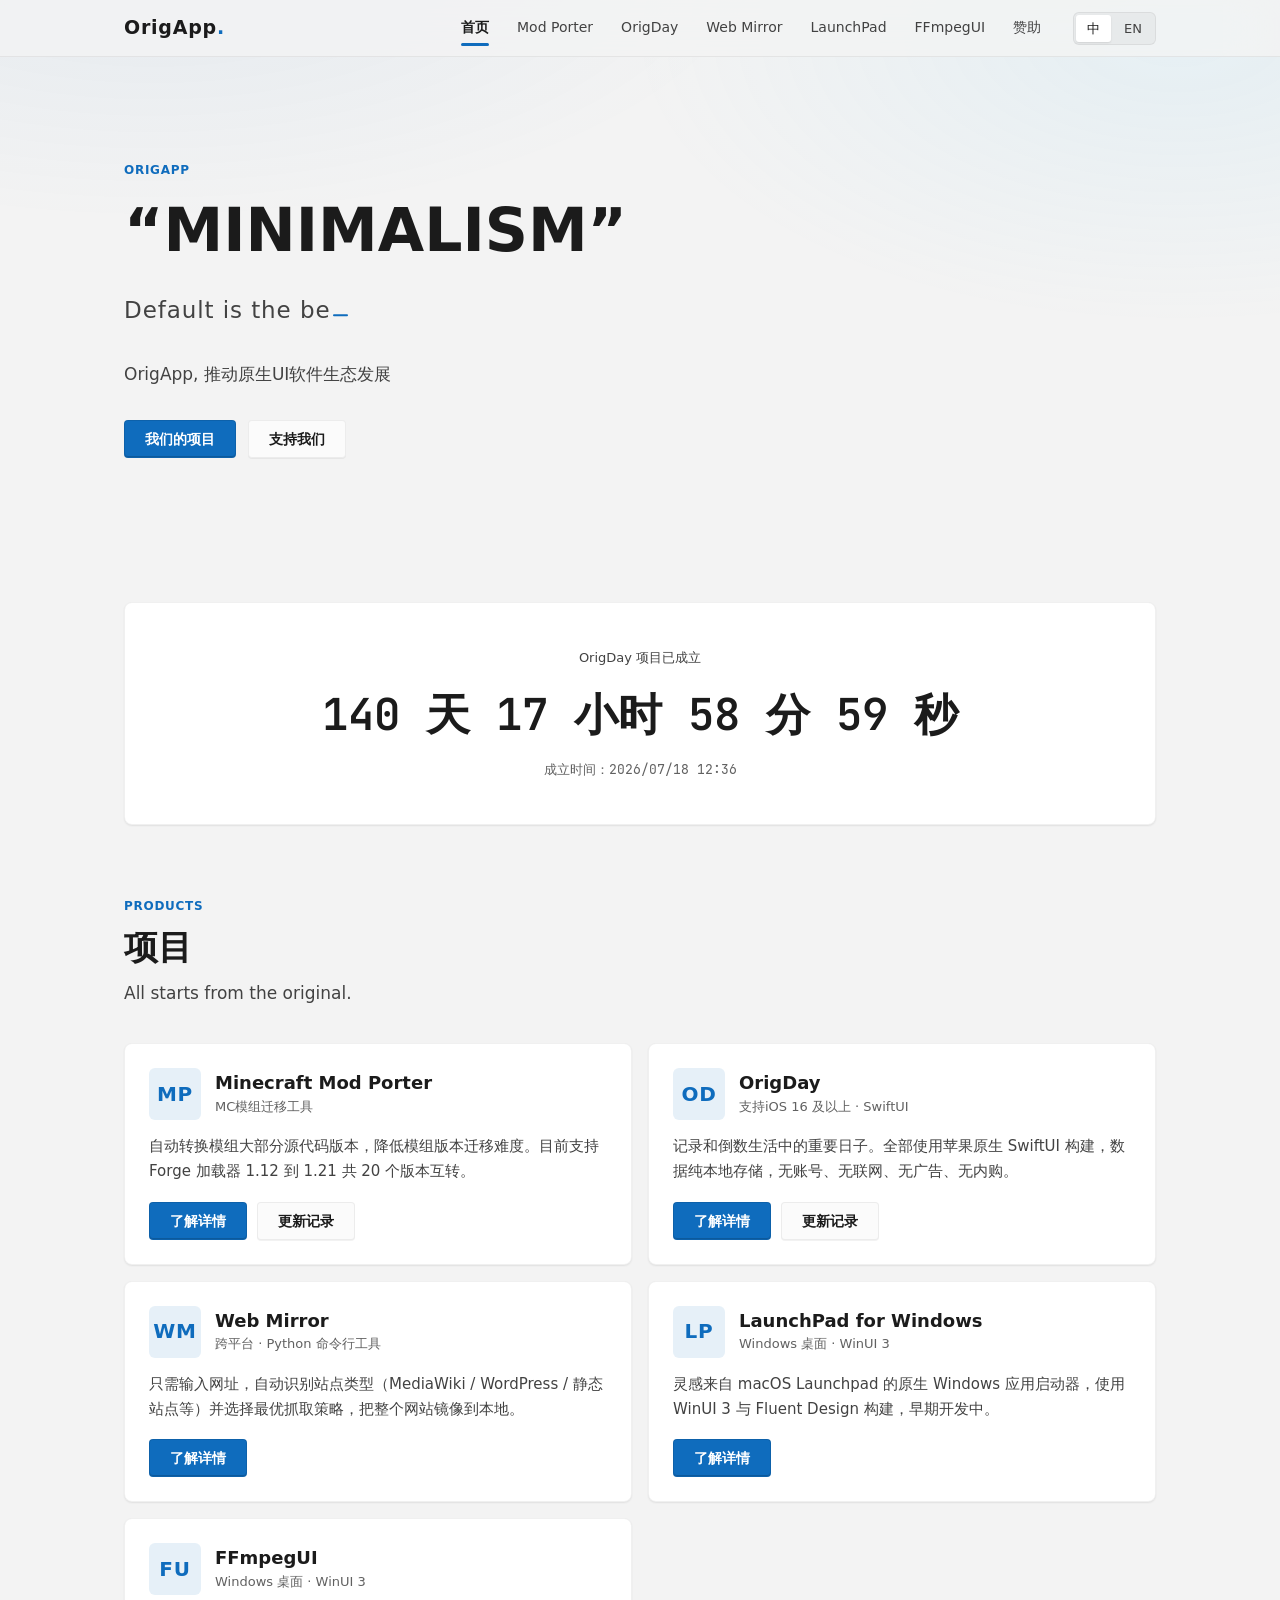
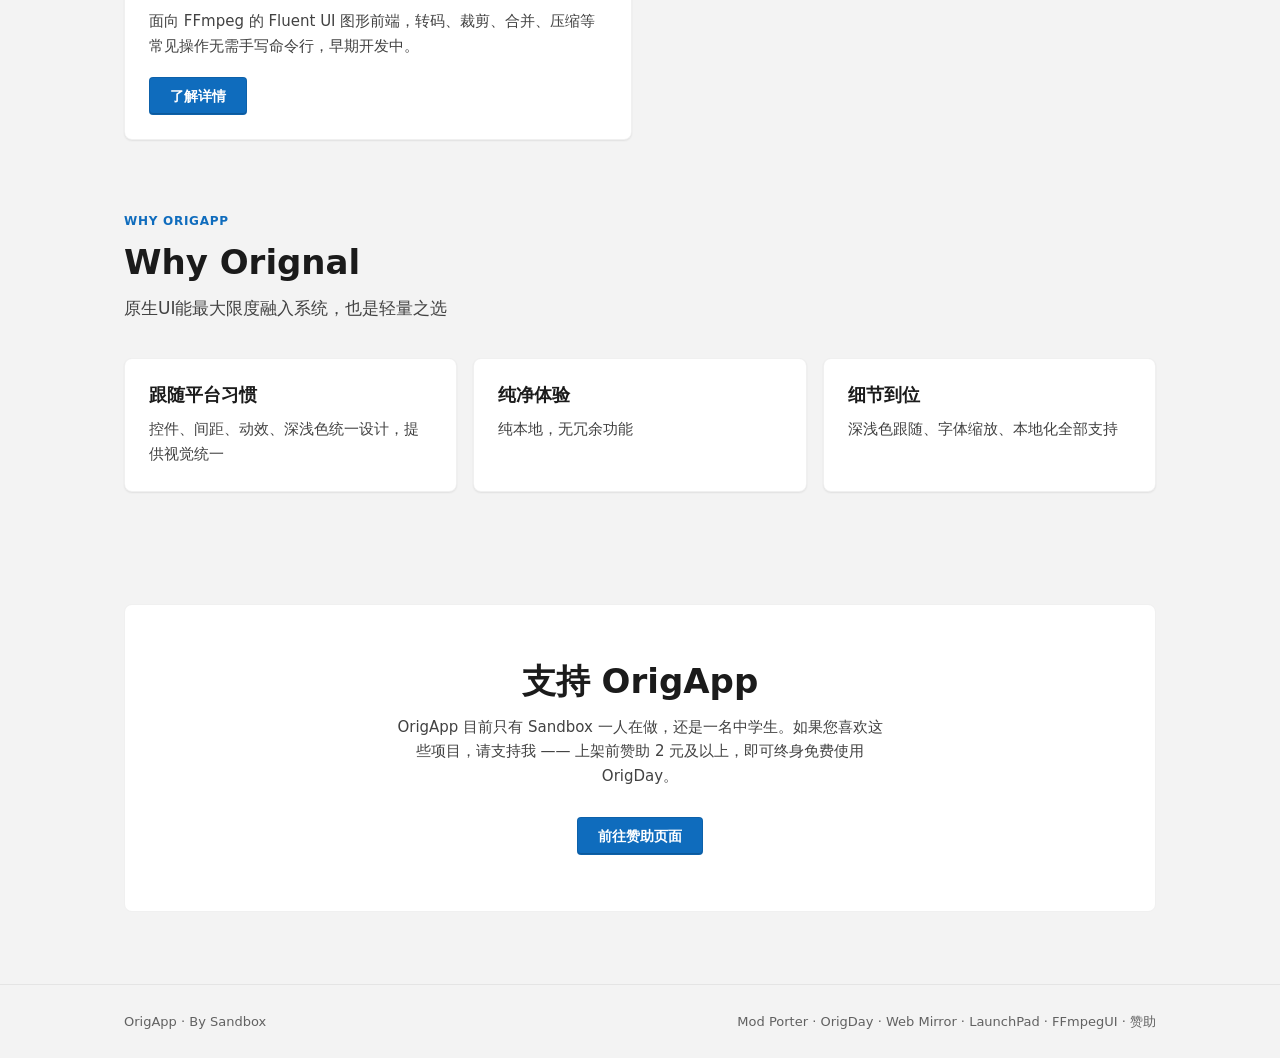
==== commit 8086bf56: "Add files via upload" ====
--- a/index.html
+++ b/index.html
@@ -8,7 +8,34 @@
 <script src="assets/boot.js"></script>
 <link rel="stylesheet" href="assets/base.css">
 <link rel="stylesheet" href="assets/skin-fluent.css">
-
+<link rel="preconnect" href="https://fonts.googleapis.com">
+<link rel="preconnect" href="https://fonts.gstatic.com" crossorigin>
+<link href="https://fonts.googleapis.com/css2?family=JetBrains+Mono:ital,wght@0,100..800;1,100..800&display=swap" rel="stylesheet">
+<style>
+/* Punctum 点阵显示字体（https://sundyme.github.io/punctum）+ JetBrains Mono */
+@font-face {
+  font-family: 'Punctum';
+  src: url('https://cdn.jsdelivr.net/gh/sundyme/punctum@main/fonts/Punctum-VF.woff2') format('woff2');
+  font-weight: 100 900;
+  font-display: swap;
+}
+:root {
+  --font-mono: 'JetBrains Mono', ui-monospace, SFMono-Regular, Menlo, Consolas, monospace;
+  --font-display: 'Punctum', 'JetBrains Mono', ui-monospace, monospace;
+}
+/* 显示位：品牌、打字机标语、产品卡标识 —— Punctum 点阵 */
+.brand, .tagline, .pc-mark {
+  font-family: var(--font-display) !important;
+  font-variation-settings: 'wght' 500, 'ROND' 100;
+  letter-spacing: .04em;
+}
+/* 等宽位：代码、更新日期/版本徽标、计时数字、编辑器输出 —— JetBrains Mono */
+code, pre, kbd, samp,
+.u-date, .u-badge, .u-meta,
+.dc-count, .dc-date, .out, .ok {
+  font-family: var(--font-mono) !important;
+}
+</style>
 
 </head>
 <body data-title-key="home.title" data-desc-key="home.desc">
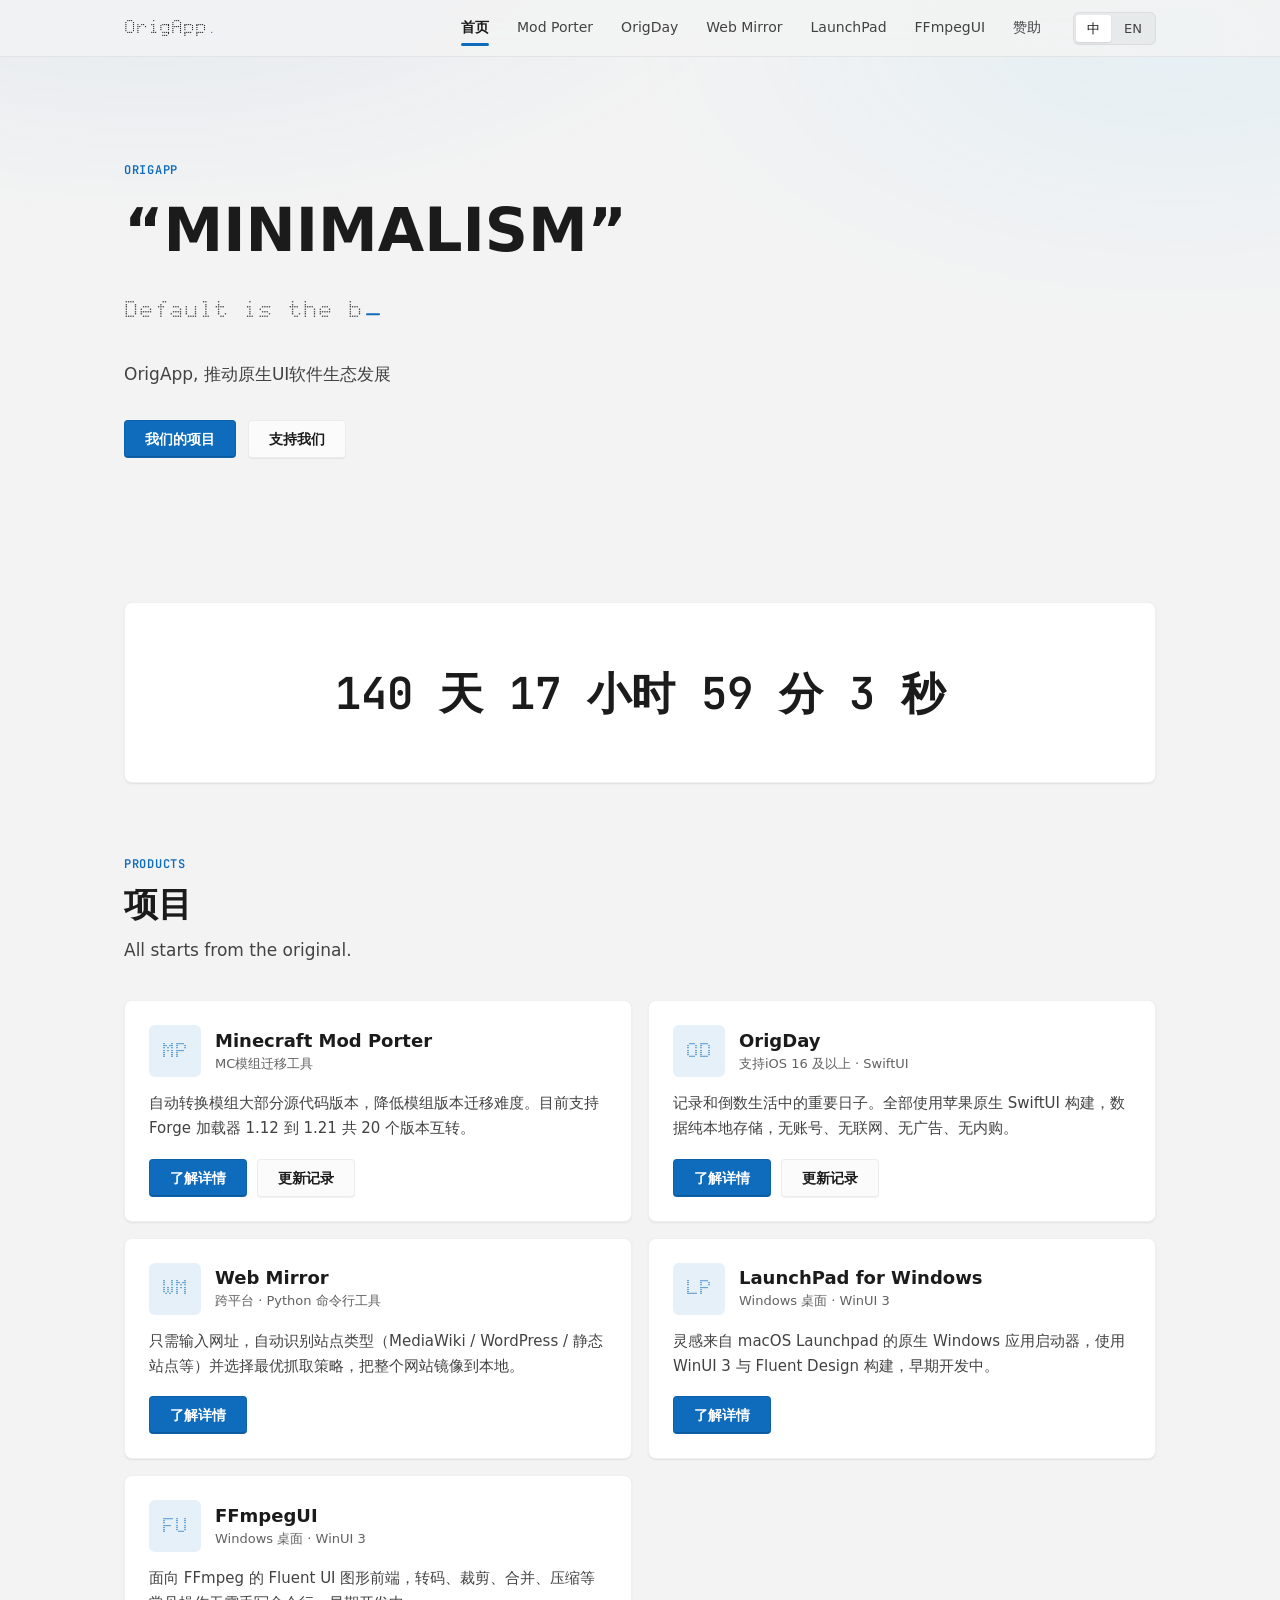
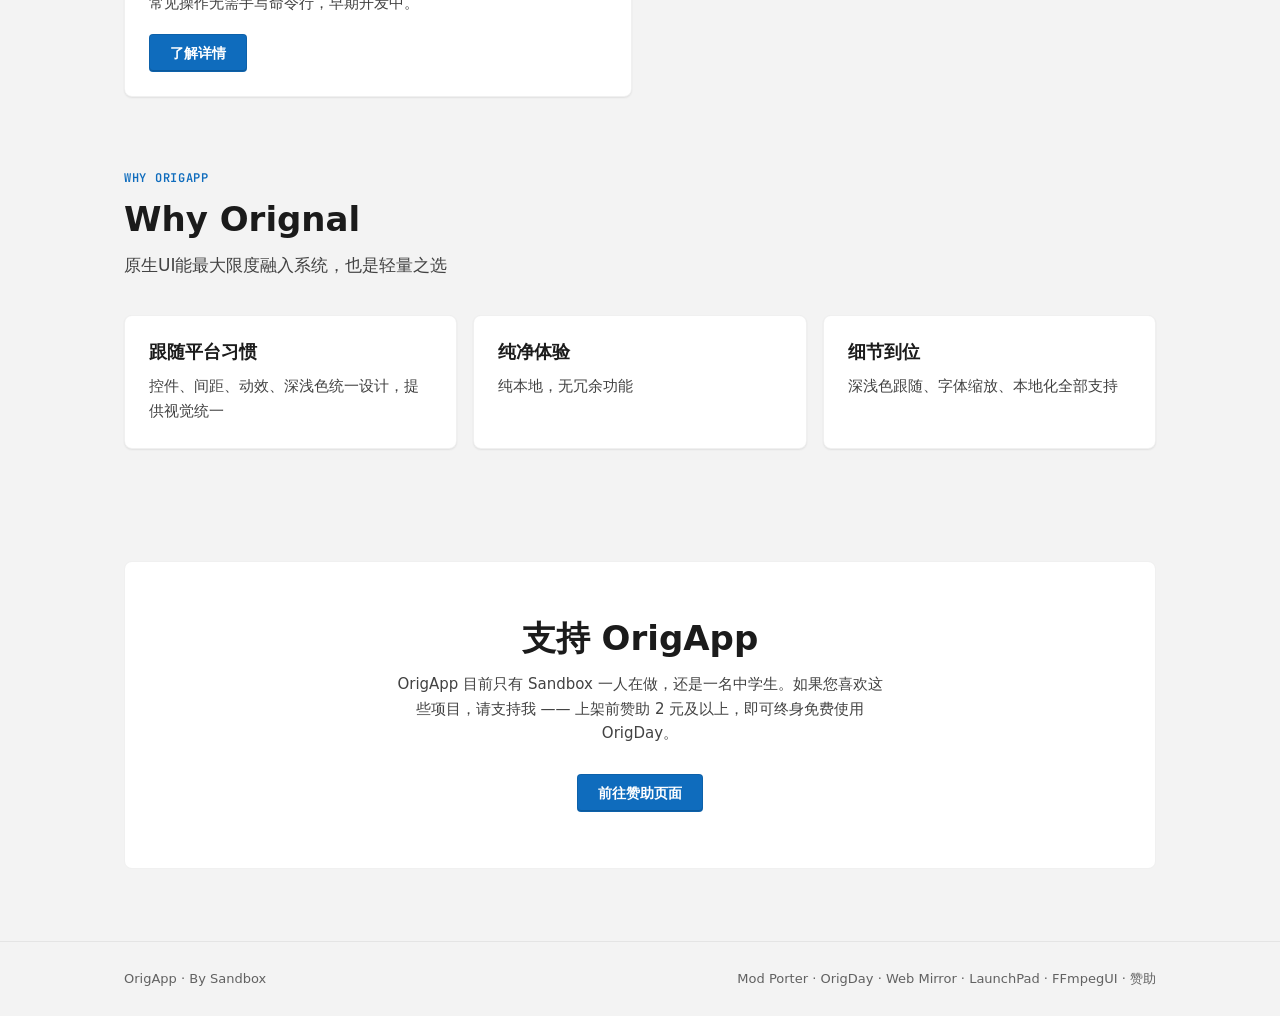
==== commit 12cfe878: "update" ====
--- a/index.html
+++ b/index.html
@@ -15,17 +15,19 @@
 /* Punctum 点阵显示字体（https://sundyme.github.io/punctum）+ JetBrains Mono */
 @font-face {
   font-family: 'Punctum';
-  src: url('https://cdn.jsdelivr.net/gh/sundyme/punctum@main/fonts/Punctum-VF.woff2') format('woff2');
+  src: url('assets/fonts/Punctum-VF.woff2') format('woff2'),
+       url('https://cdn.jsdelivr.net/gh/sundyme/punctum@main/fonts/Punctum-VF.woff2') format('woff2');
   font-weight: 100 900;
   font-display: swap;
 }
 :root {
   --font-mono: 'JetBrains Mono', ui-monospace, SFMono-Regular, Menlo, Consolas, monospace;
   --font-display: 'Punctum', 'JetBrains Mono', ui-monospace, monospace;
+  --font-punctum: 'Punctum', 'JetBrains Mono', ui-monospace, monospace;
 }
 /* 显示位：品牌、打字机标语、产品卡标识 —— Punctum 点阵 */
 .brand, .tagline, .pc-mark {
-  font-family: var(--font-display) !important;
+  font-family: 'Punctum', 'JetBrains Mono', ui-monospace, monospace !important;
   font-variation-settings: 'wght' 500, 'ROND' 100;
   letter-spacing: .04em;
 }
@@ -34,6 +36,9 @@
 .u-date, .u-badge, .u-meta,
 .dc-count, .dc-date, .out, .ok {
   font-family: var(--font-mono) !important;
+}
+.eyebrow {
+  font-family: var(--font-mono);
 }
 </style>
 
@@ -80,12 +85,12 @@
       </div>
     </section>
 
-    <!-- OrigApp 成立计时（起算时刻与 OrigDay 相同，故从 origday.html 移到首页） -->
+    <!-- OrigApp 成立计时（起算时刻与 OrigDay 相同，改到首页） -->
     <section class="section">
       <div class="card daycard" id="daycard">
-        <p class="dc-label" data-i18n="day.since.label"></p>
+        <p class="dc-label" data-i18n="home.since.label"></p>
         <p class="dc-count" id="dc-count">—</p>
-        <p class="dc-date" data-i18n="day.since.date"></p>
+        <p class="dc-date" data-i18n="home.since.date"></p>
       </div>
     </section>
 
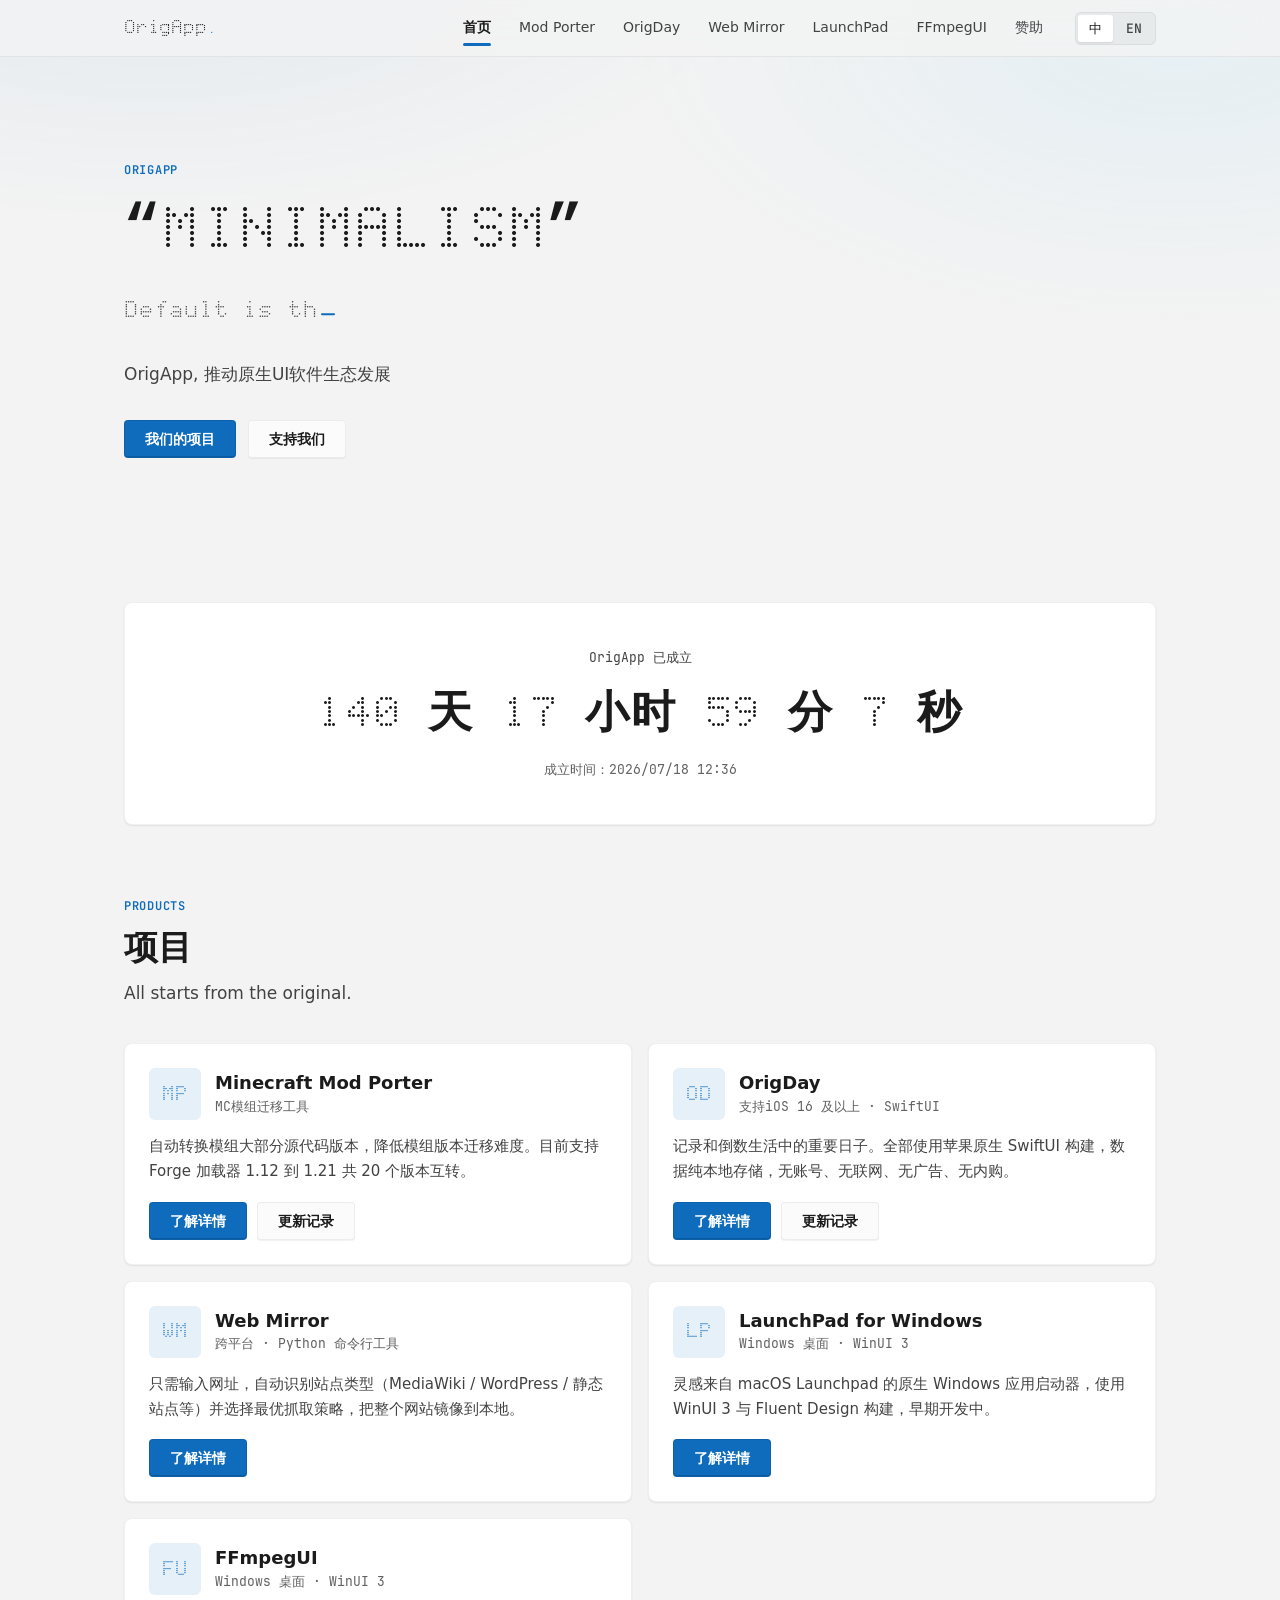
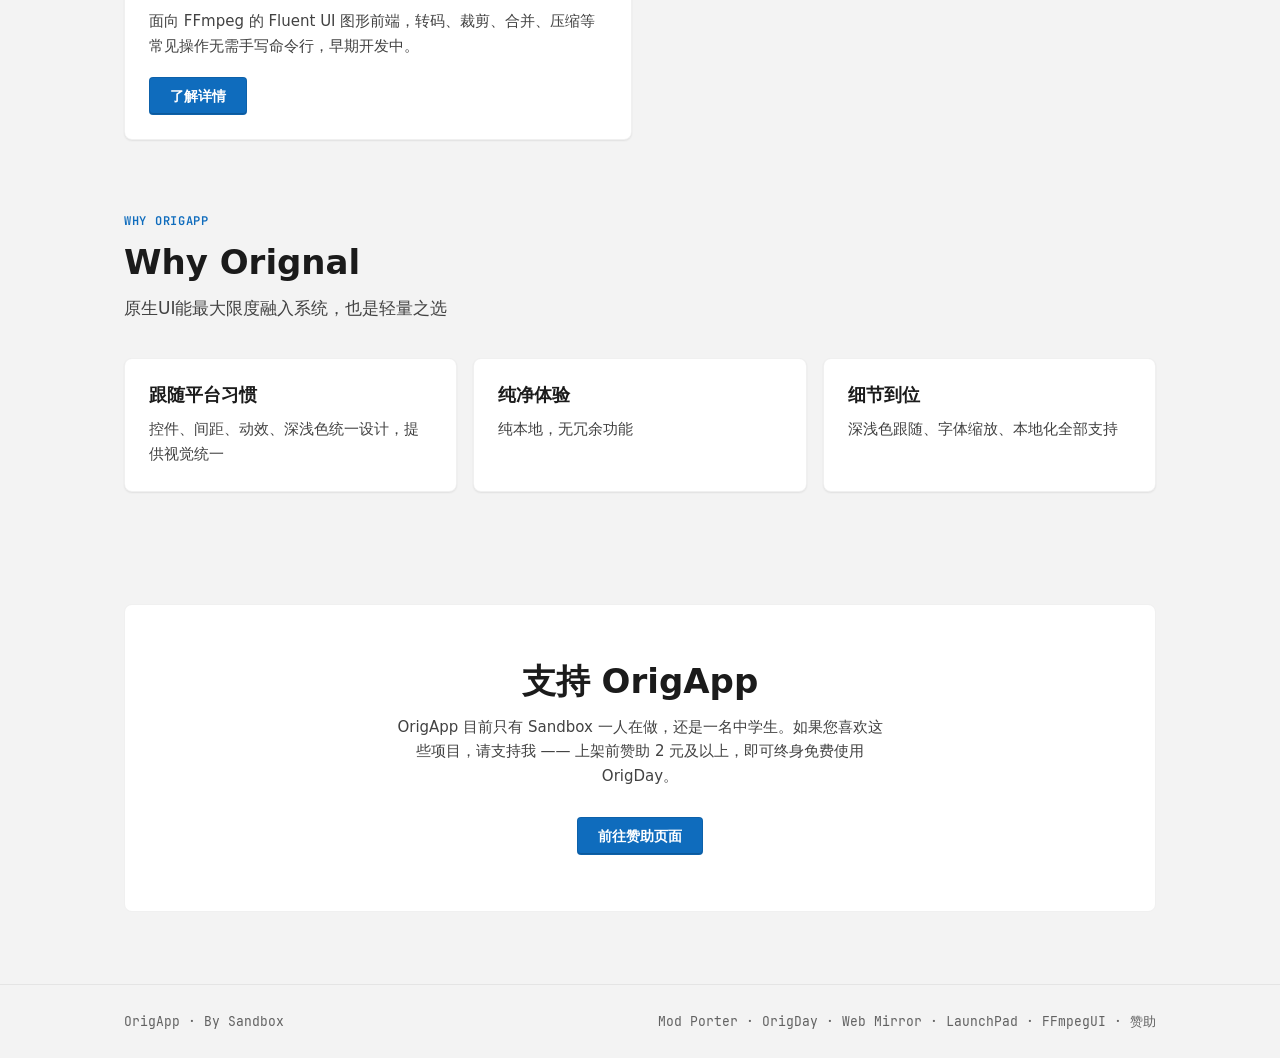
==== commit 69adb813: "Add files via upload" ====
--- a/index.html
+++ b/index.html
@@ -22,23 +22,32 @@
 }
 :root {
   --font-mono: 'JetBrains Mono', ui-monospace, SFMono-Regular, Menlo, Consolas, monospace;
-  --font-display: 'Punctum', 'JetBrains Mono', ui-monospace, monospace;
   --font-punctum: 'Punctum', 'JetBrains Mono', ui-monospace, monospace;
 }
-/* 显示位：品牌、打字机标语、产品卡标识 —— Punctum 点阵 */
-.brand, .tagline, .pc-mark {
+/* 显示位：品牌、首页主标题、打字机标语、产品卡标识、版本徽标、计时器 —— Punctum 点阵 */
+.brand, .hero h1, .tagline, .pc-mark, .dc-count, .u-badge {
   font-family: 'Punctum', 'JetBrains Mono', ui-monospace, monospace !important;
   font-variation-settings: 'wght' 500, 'ROND' 100;
   letter-spacing: .04em;
 }
-/* 等宽位：代码、更新日期/版本徽标、计时数字、编辑器输出 —— JetBrains Mono */
+.brand { transition: font-variation-settings 0.35s ease, text-shadow 0.3s ease; }
+.brand:hover { font-variation-settings: 'wght' 700, 'ROND' 0 !important; text-shadow: 0 0 12px var(--accent-soft); }
+.hero h1 { transition: font-variation-settings 0.4s ease, text-shadow 0.35s ease; }
+.hero h1:hover { font-variation-settings: 'wght' 700, 'ROND' 0 !important; text-shadow: 0 0 16px var(--accent-soft); }
+.product-card .pc-mark { transition: font-variation-settings 0.3s ease, transform 0.25s cubic-bezier(0.16, 1, 0.3, 1), background-color 0.25s ease, color 0.25s ease, box-shadow 0.25s ease; }
+.product-card:hover .pc-mark { font-variation-settings: 'wght' 700, 'ROND' 0 !important; transform: scale(1.08); background: var(--accent); color: var(--accent-text); box-shadow: 0 4px 14px var(--accent-soft); }
+.dc-count:hover { font-variation-settings: 'wght' 700, 'ROND' 0 !important; text-shadow: 0 0 14px var(--accent-soft); }
+
+/* 等宽与技术位：代码、更新日期、计时日期/标签、平台规格、按钮、特性标签、眉标、切换器、页脚 —— JetBrains Mono */
 code, pre, kbd, samp,
-.u-date, .u-badge, .u-meta,
-.dc-count, .dc-date, .out, .ok {
+.u-date, .u-meta,
+.dc-date, .dc-label,
+.pc-plat, .tag, .eyebrow,
+.btn, .subnav a, .seg button,
+.site-footer,
+.out, .ok,
+.field input, .field textarea, .field select {
   font-family: var(--font-mono) !important;
-}
-.eyebrow {
-  font-family: var(--font-mono);
 }
 </style>
 
@@ -88,8 +97,11 @@
     <!-- OrigApp 成立计时（起算时刻与 OrigDay 相同，改到首页） -->
     <section class="section">
       <div class="card daycard" id="daycard">
-        <p class="dc-label" data-i18n="home.since.label"></p>
-        <p class="dc-count" id="dc-count">—</p>
+        <div class="dc-header">
+          <span class="live-pulse" aria-hidden="true"></span>
+          <p class="dc-label" data-i18n="home.since.label"></p>
+        </div>
+        <div class="dc-count" id="dc-count">—</div>
         <p class="dc-date" data-i18n="home.since.date"></p>
       </div>
     </section>
--- a/assets/skin-fluent.css
+++ b/assets/skin-fluent.css
@@ -1,24 +1,31 @@
 /* OrigApp — Microsoft Fluent 2 皮肤（Windows 11 观感）
    直角化圆角(8/4px)、Mica/Acrylic 层次、Segoe UI Variable 字体、
    下沿加深的强调按钮、2px 焦点框。深浅色跟随系统。 */
-/* ---- 自托管字体（不依赖任何 CDN） ---- */
+/* ---- 字体设置（Punctum 点阵与 JetBrains Mono） ---- */
+@import url('https://fonts.googleapis.com/css2?family=JetBrains+Mono:ital,wght@0,100..800;1,100..800&display=swap');
 
 /* Punctum 点阵显示字体 — https://sundyme.github.io/punctum */
 @font-face {
   font-family: 'Punctum';
-  src: url('fonts/Punctum-VF.woff2') format('woff2');
+  src: url('fonts/Punctum-VF.woff2') format('woff2'),
+       url('https://cdn.jsdelivr.net/gh/sundyme/punctum@main/fonts/Punctum-VF.woff2') format('woff2');
   font-weight: 100 900;
   font-style: normal;
   font-display: swap;
 }
 
-/* JetBrains Mono 等宽字体（Regular 400，拉丁字符集） */
+/* JetBrains Mono 等宽字体（本地备用回退） */
 @font-face {
   font-family: 'JetBrains Mono';
   src: url('fonts/JetBrainsMono-Regular.woff2') format('woff2');
   font-weight: 400;
   font-style: normal;
   font-display: swap;
+}
+
+:root {
+  --font-mono: 'JetBrains Mono', ui-monospace, SFMono-Regular, Menlo, Consolas, monospace;
+  --font-punctum: 'Punctum', 'JetBrains Mono', ui-monospace, monospace;
 }
 :root[data-skin="fluent"] {
   /* 字体：Windows 上命中 Segoe UI Variable，其余平台优雅回退 */
@@ -30,7 +37,8 @@
              "Segoe UI", system-ui,
              "Microsoft YaHei UI", "Microsoft YaHei", "PingFang SC",
              "Noto Sans CJK SC", sans-serif;
-  --font-mono: "JetBrains Mono", "Cascadia Code", "Cascadia Mono", Consolas, "Courier New", monospace;
+  --font-mono: 'JetBrains Mono', ui-monospace, SFMono-Regular, Menlo, Consolas, monospace;
+  --font-punctum: 'Punctum', 'JetBrains Mono', ui-monospace, monospace;
 
   /* 字号：贴近 Fluent 的 type ramp */
   --fs-h1: clamp(34px, 5.2vw, 60px);
@@ -180,7 +188,7 @@
 }
 /* 显示位：品牌、打字机标语、产品卡标识 —— Punctum 点阵 */
 .brand, .tagline, .pc-mark {
-  font-family: 'Punctum', 'JetBrains Mono', ui-monospace, monospace;
+  font-family: 'Punctum', 'JetBrains Mono', ui-monospace, monospace !important;
   font-variation-settings: 'wght' 500, 'ROND' 100;
   letter-spacing: .04em;
 }
@@ -189,5 +197,10 @@
 code, pre, kbd, samp,
 .u-date, .u-badge, .u-meta,
 .dc-count, .dc-date, .out, .ok {
+  font-family: var(--font-mono) !important;
+}
+
+/* 标签与眉标等适当位置应用 JetBrains Mono */
+.eyebrow {
   font-family: var(--font-mono);
 }
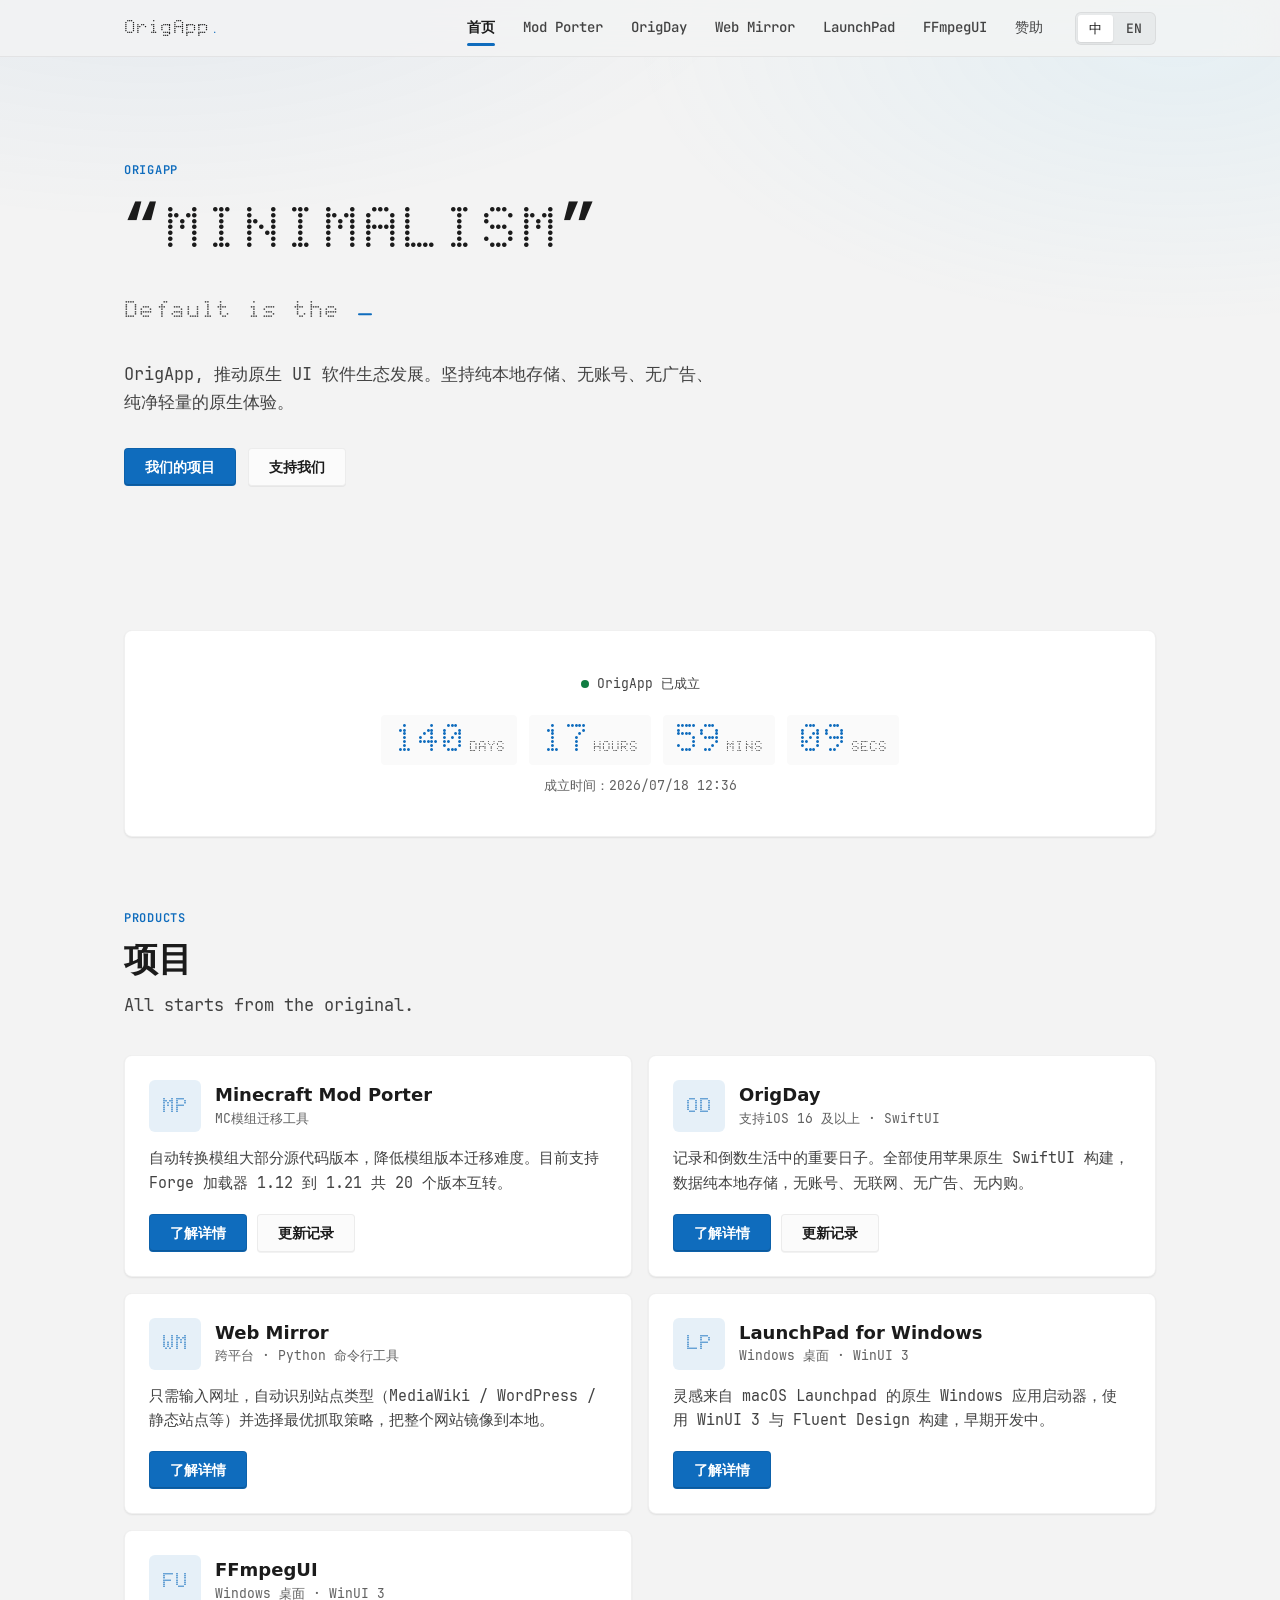
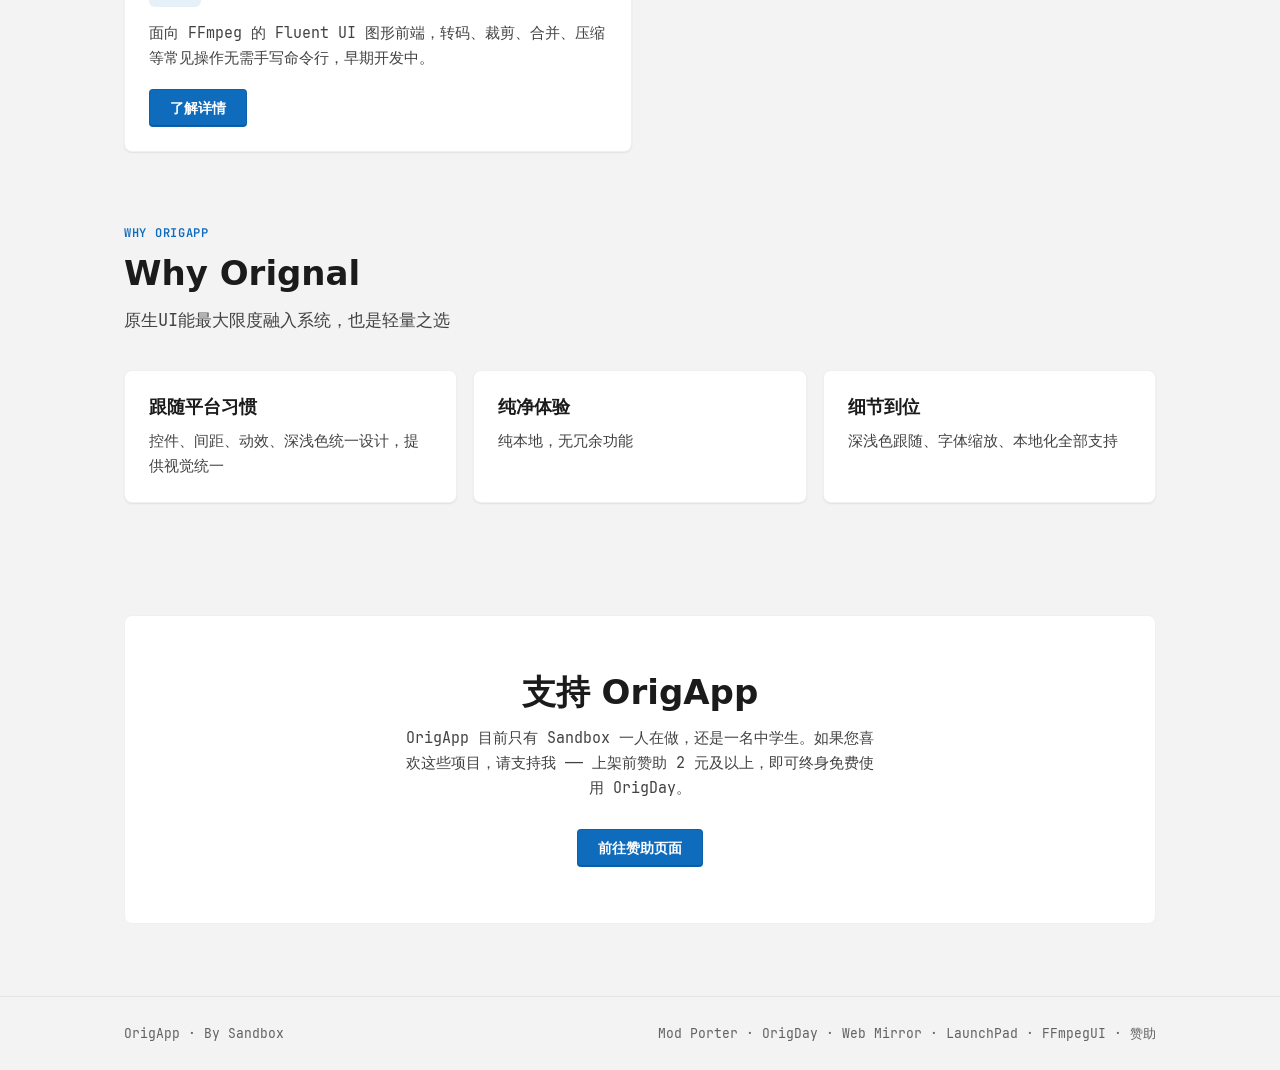
==== commit b22fc3ea: "Add files via upload" ====
--- a/index.html
+++ b/index.html
@@ -24,11 +24,11 @@
   --font-mono: 'JetBrains Mono', ui-monospace, SFMono-Regular, Menlo, Consolas, monospace;
   --font-punctum: 'Punctum', 'JetBrains Mono', ui-monospace, monospace;
 }
-/* 显示位：品牌、首页主标题、打字机标语、产品卡标识、版本徽标、计时器 —— Punctum 点阵 */
+/* 显示位：品牌、首页主标题、打字机标语、产品卡标识、版本徽标、计时器 —— Punctum 点阵（字号加大、字重加深至 600 提升辨识度） */
 .brand, .hero h1, .tagline, .pc-mark, .dc-count, .u-badge {
   font-family: 'Punctum', 'JetBrains Mono', ui-monospace, monospace !important;
-  font-variation-settings: 'wght' 500, 'ROND' 100;
-  letter-spacing: .04em;
+  font-variation-settings: 'wght' 600, 'ROND' 100;
+  letter-spacing: .06em;
 }
 .brand { transition: font-variation-settings 0.35s ease, text-shadow 0.3s ease; }
 .brand:hover { font-variation-settings: 'wght' 700, 'ROND' 0 !important; text-shadow: 0 0 12px var(--accent-soft); }
@@ -38,7 +38,8 @@
 .product-card:hover .pc-mark { font-variation-settings: 'wght' 700, 'ROND' 0 !important; transform: scale(1.08); background: var(--accent); color: var(--accent-text); box-shadow: 0 4px 14px var(--accent-soft); }
 .dc-count:hover { font-variation-settings: 'wght' 700, 'ROND' 0 !important; text-shadow: 0 0 14px var(--accent-soft); }
 
-/* 等宽与技术位：代码、更新日期、计时日期/标签、平台规格、按钮、特性标签、眉标、切换器、页脚 —— JetBrains Mono */
+/* 全站以 JetBrains Mono 为主字体，中文回退系统无衬线 */
+body, button, input, select, textarea,
 code, pre, kbd, samp,
 .u-date, .u-meta,
 .dc-date, .dc-label,
@@ -47,7 +48,7 @@
 .site-footer,
 .out, .ok,
 .field input, .field textarea, .field select {
-  font-family: var(--font-mono) !important;
+  font-family: 'JetBrains Mono', ui-monospace, SFMono-Regular, Menlo, Consolas, "Microsoft YaHei UI", "Microsoft YaHei", "PingFang SC", sans-serif !important;
 }
 </style>
 
--- a/assets/base.css
+++ b/assets/base.css
@@ -207,7 +207,12 @@
   box-shadow: var(--btn-shadow);
   transition: background-color .18s ease, border-color .18s ease, transform .18s ease, box-shadow .18s ease;
 }
-.btn:hover { background: var(--btn-bg-hover); color: var(--text); transform: var(--btn-hover-transform); }
+.btn:hover {
+  background: var(--btn-bg-hover);
+  color: var(--text);
+  transform: translateY(-1px);
+  box-shadow: 0 4px 12px rgba(0, 0, 0, 0.08);
+}
 .btn:active { transform: none; }
 
 .btn-primary {
@@ -215,8 +220,25 @@
   border: var(--btn-primary-border);
   color: var(--accent-text);
   box-shadow: var(--btn-primary-shadow);
+  position: relative;
+  overflow: hidden;
 }
 .btn-primary:hover { background: var(--accent-hover); color: var(--accent-text); }
+.btn-primary::after {
+  content: ;
+  position: absolute;
+  top: 0;
+  left: -130%;
+  width: 70%;
+  height: 100%;
+  background: linear-gradient(90deg, transparent, rgba(255, 255, 255, 0.22), transparent);
+  transform: skewX(-20deg);
+  transition: left 0.65s cubic-bezier(0.16, 1, 0.3, 1);
+  pointer-events: none;
+}
+.btn-primary:hover::after {
+  left: 140%;
+}
 
 .btn-row { display: flex; flex-wrap: wrap; gap: 12px; margin-top: 32px; }
 
@@ -270,8 +292,8 @@
 }
 
 .grid { display: grid; gap: var(--grid-gap); }
-.grid-2 { grid-template-columns: repeat(auto-fit, minmax(400px, 1fr)); }
-.grid-3 { grid-template-columns: repeat(auto-fit, minmax(260px, 1fr)); }
+.grid-2 { grid-template-columns: repeat(auto-fit, minmax(min(100%, 340px), 1fr)); }
+.grid-3 { grid-template-columns: repeat(auto-fit, minmax(min(100%, 240px), 1fr)); }
 
 .feature h3 { margin-bottom: 10px; }
 .feature p { color: var(--text-2); }
@@ -284,19 +306,86 @@
 /* 大段正文 */
 .prose { color: var(--text-2); font-size: var(--fs-lead); }
 
-/* OrigDay 的「已成立多久」计时卡 */
-.daycard { text-align: center; padding: clamp(28px, 5vw, 44px); }
-.dc-label { color: var(--text-2); font-size: var(--fs-small); }
+/* OrigApp 成立计时卡片 */
+.daycard {
+  text-align: center;
+  padding: clamp(24px, 4.5vw, 40px);
+  position: relative;
+  overflow: hidden;
+}
+.dc-header {
+  display: inline-flex;
+  align-items: center;
+  justify-content: center;
+  gap: 8px;
+  margin-bottom: 8px;
+}
+.live-pulse {
+  display: inline-block;
+  width: 8px;
+  height: 8px;
+  border-radius: 50%;
+  background: #107c41;
+  box-shadow: 0 0 0 0 rgba(16, 124, 65, 0.7);
+  animation: live-pulse-anim 2s infinite cubic-bezier(0.4, 0, 0.6, 1);
+  flex: none;
+}
+@keyframes live-pulse-anim {
+  0% { box-shadow: 0 0 0 0 rgba(16, 124, 65, 0.7); }
+  70% { box-shadow: 0 0 0 7px rgba(16, 124, 65, 0); }
+  100% { box-shadow: 0 0 0 0 rgba(16, 124, 65, 0); }
+}
+.dc-label { color: var(--text-2); font-size: var(--fs-small); margin: 0; }
 .dc-count {
-  font-family: var(--font-display);
-  font-size: clamp(24px, 4.4vw, 44px);
-  font-weight: var(--fw-display);
-  letter-spacing: var(--tracking-display);
+  font-family: 'Punctum', 'JetBrains Mono', ui-monospace, monospace;
+  font-variation-settings: 'wght' 600, 'ROND' 100;
+  letter-spacing: .04em;
   color: var(--text);
-  margin: 10px 0 8px;
+  margin: 12px 0 10px;
+  display: flex;
+  align-items: center;
+  justify-content: center;
+  flex-wrap: wrap;
+  gap: 8px 12px;
+  cursor: default;
+  transition: font-variation-settings 0.35s ease, text-shadow 0.35s ease;
+}
+.dc-count:hover {
+  font-variation-settings: 'wght' 700, 'ROND' 0;
+  text-shadow: 0 0 14px var(--accent-soft);
+}
+.dc-unit {
+  display: inline-flex;
+  align-items: baseline;
+  gap: 4px;
+  background: var(--surface-2);
+  padding: 6px 12px;
+  border-radius: var(--radius-ctl);
+  border: 1px solid var(--card-border);
+  transition: background-color 0.2s ease, transform 0.2s ease, border-color 0.2s ease, box-shadow 0.2s ease;
+}
+.dc-unit:hover {
+  background: var(--hover-fill);
+  transform: translateY(-2px);
+  border-color: var(--accent);
+  box-shadow: 0 4px 12px rgba(0, 0, 0, 0.06);
+}
+.dc-num {
+  font-size: clamp(24px, 4.4vw, 38px);
+  font-weight: 700;
+  color: var(--accent);
+  line-height: 1;
   font-variant-numeric: tabular-nums;
 }
-.dc-date { color: var(--text-3); font-size: var(--fs-small); }
+.dc-txt {
+  font-size: clamp(11px, 1.8vw, 14px);
+  color: var(--text-2);
+  font-weight: 600;
+  letter-spacing: .08em;
+  text-transform: uppercase;
+  line-height: 1;
+}
+.dc-date { color: var(--text-3); font-size: var(--fs-small); margin: 6px 0 0; }
 
 .feature-icon {
   width: 40px; height: 40px;
@@ -321,8 +410,24 @@
 }
 
 /* 首页的产品卡 */
-.product-card { display: flex; flex-direction: column; gap: 14px; }
-.product-card .pc-top { display: flex; align-items: center; gap: 14px; }
+.product-card {
+  display: flex;
+  flex-direction: column;
+  gap: 14px;
+  min-width: 0;
+  max-width: 100%;
+  box-sizing: border-box;
+}
+.product-card .pc-top {
+  display: flex;
+  align-items: center;
+  gap: 14px;
+  min-width: 0;
+}
+.product-card .pc-top > div {
+  min-width: 0;
+  overflow: hidden;
+}
 .product-card .pc-mark {
   width: 52px; height: 52px; flex: none;
   display: flex; align-items: center; justify-content: center;
@@ -446,12 +551,53 @@
 /* ---------- 响应式 ---------- */
 
 @media (max-width: 720px) {
-  .wrap { padding: 0 18px; }
-  .section { padding: 52px 0; }
-  .nav { height: auto; padding: 12px 0; flex-wrap: wrap; gap: 10px; }
+  .wrap { padding: 0 16px; }
+  .section { padding: 44px 0; }
+  .nav { height: auto; padding: 10px 0; flex-wrap: wrap; gap: 10px; }
   .nav-links { order: 3; width: 100%; margin-left: 0; }
   .nav-tools { margin-left: auto; }
-  .hero h1 { max-width: none; }
+  .hero { padding: 44px 0 32px; }
+  .hero h1 { max-width: none; font-size: clamp(28px, 8vw, 42px); }
+  .btn-row { margin-top: 22px; gap: 10px; }
+
+  /* 彻底解决移动端项目卡片和网格顶出屏幕的问题 */
+  .grid-2,
+  .grid-3 {
+    grid-template-columns: 1fr !important;
+  }
+  .card {
+    padding: 18px;
+    min-width: 0;
+    max-width: 100%;
+    box-sizing: border-box;
+  }
+  .product-card .pc-mark {
+    width: 44px;
+    height: 44px;
+    font-size: 18px;
+  }
+  .product-card .pc-links {
+    gap: 8px;
+  }
+  .product-card .pc-links .btn {
+    flex: 1 1 auto;
+    text-align: center;
+  }
+  .daycard {
+    padding: 24px 16px;
+  }
+  .dc-count {
+    font-size: clamp(18px, 5.2vw, 26px);
+    line-height: 1.35;
+    word-break: break-word;
+  }
+}
+
+@media (max-width: 400px) {
+  .wrap { padding: 0 12px; }
+  .card { padding: 14px; }
+  .btn { padding: 9px 12px; font-size: 13px; }
+  .product-card .pc-links .btn { width: 100%; }
 }
 
 @media (prefers-reduced-motion: reduce) {
--- a/assets/skin-fluent.css
+++ b/assets/skin-fluent.css
@@ -128,8 +128,13 @@
 :root[data-skin="fluent"] .btn-primary:active { background: #0c5a9e; }
 :root[data-skin="fluent"] .btn:active { background: #f0f0f0; }
 
-/* Fluent 页面底纹：极淡的 Mica 感光晕 */
+/* Fluent 页面底纹：极淡的 Mica 感呼吸光晕 */
+@keyframes ambientGlow {
+  0%, 100% { transform: translate(0, 0) scale(1); }
+  50% { transform: translate(1.5%, 1%) scale(1.02); }
+}
 :root[data-skin="fluent"] body::before {
+  animation: ambientGlow 22s ease-in-out infinite alternate;
   content: "";
   position: fixed;
   inset: 0;
@@ -185,22 +190,110 @@
       radial-gradient(900px 420px at 12% -8%, rgba(96, 205, 255, .08), transparent 70%),
       radial-gradient(760px 400px at 92% 4%, rgba(15, 108, 189, .12), transparent 72%);
   }
-}
-/* 显示位：品牌、打字机标语、产品卡标识 —— Punctum 点阵 */
-.brand, .tagline, .pc-mark {
+  .live-pulse {
+    background: #4cc274;
+    box-shadow: 0 0 0 0 rgba(76, 194, 116, 0.7);
+  }
+  .product-card:hover {
+    box-shadow: 0 14px 32px rgba(0, 0, 0, 0.45), 0 0 16px rgba(96, 205, 255, 0.15) !important;
+  }
+  .dc-count:hover {
+    text-shadow: 0 0 16px rgba(96, 205, 255, 0.35) !important;
+  }
+}
+/* 移动端变量调整：卡片内边距与网格间距微调 */
+@media (max-width: 720px) {
+  :root[data-skin="fluent"] {
+    --card-pad: 18px;
+    --grid-gap: 12px;
+  }
+}
+
+/* 页面元素载入微动效 */
+@keyframes pageFadeIn {
+  from { opacity: 0; transform: translateY(12px); }
+  to { opacity: 1; transform: translateY(0); }
+}
+.hero { animation: pageFadeIn 0.5s cubic-bezier(0.16, 1, 0.3, 1) both; }
+.daycard { animation: pageFadeIn 0.6s cubic-bezier(0.16, 1, 0.3, 1) 0.08s both; }
+#products { animation: pageFadeIn 0.65s cubic-bezier(0.16, 1, 0.3, 1) 0.16s both; }
+
+/* 现代卡片悬浮升起与光影反馈 */
+.card {
+  transition: transform 0.28s cubic-bezier(0.16, 1, 0.3, 1), box-shadow 0.28s ease, border-color 0.28s ease;
+}
+.product-card:hover {
+  transform: translateY(-3px);
+  box-shadow: 0 12px 28px rgba(0, 0, 0, 0.08), 0 0 0 1px var(--accent-soft);
+  border-color: var(--accent);
+}
+.feature:hover {
+  transform: translateY(-2px);
+  box-shadow: 0 8px 22px rgba(0, 0, 0, 0.06);
+}
+
+/* Punctum 点阵字体交互动画：悬浮时由圆形点阵 (ROND 100) 平滑渐变至复古锐利像素方阵 (ROND 0) 并加粗 */
+.brand {
+  transition: font-variation-settings 0.35s ease, text-shadow 0.3s ease, color 0.2s ease;
+}
+.brand:hover {
+  font-variation-settings: 'wght' 700, 'ROND' 0 !important;
+  text-shadow: 0 0 12px var(--accent-soft);
+}
+
+.hero h1 {
+  transition: font-variation-settings 0.4s ease, text-shadow 0.35s ease;
+}
+.hero h1:hover {
+  font-variation-settings: 'wght' 700, 'ROND' 0 !important;
+  text-shadow: 0 0 16px var(--accent-soft);
+}
+
+.product-card .pc-mark {
+  transition: font-variation-settings 0.3s ease, transform 0.25s cubic-bezier(0.16, 1, 0.3, 1), background-color 0.25s ease, color 0.25s ease, box-shadow 0.25s ease;
+}
+.product-card:hover .pc-mark {
+  font-variation-settings: 'wght' 700, 'ROND' 0 !important;
+  transform: scale(1.08);
+  background: var(--accent);
+  color: var(--accent-text);
+  box-shadow: 0 4px 14px var(--accent-soft);
+}
+
+/* 显示位：品牌、首页主标题、打字机标语、产品卡标识、版本徽标、计时器 —— Punctum 点阵 */
+.brand, .hero h1, .tagline, .pc-mark, .dc-count, .u-badge {
   font-family: 'Punctum', 'JetBrains Mono', ui-monospace, monospace !important;
   font-variation-settings: 'wght' 500, 'ROND' 100;
   letter-spacing: .04em;
 }
 
-/* 等宽位：代码、更新日期/版本徽标、计时数字、编辑器输出 —— JetBrains Mono */
+.u-badge {
+  padding: 3px 10px;
+  border-radius: var(--radius-ctl);
+  border: 1px solid var(--card-border);
+  transition: font-variation-settings 0.25s ease, transform 0.2s ease;
+}
+.u-badge:hover {
+  font-variation-settings: 'wght' 700, 'ROND' 0 !important;
+  transform: scale(1.05);
+}
+
+/* 等宽与技术位：代码、更新日期、计时日期/标签、平台规格、按钮、特性标签、眉标、切换器、页脚 —— JetBrains Mono */
 code, pre, kbd, samp,
-.u-date, .u-badge, .u-meta,
-.dc-count, .dc-date, .out, .ok {
+.u-date, .u-meta,
+.dc-date, .dc-label,
+.pc-plat, .tag, .eyebrow,
+.btn, .subnav a, .seg button,
+.site-footer,
+.out, .ok,
+.field input, .field textarea, .field select {
   font-family: var(--font-mono) !important;
 }
 
-/* 标签与眉标等适当位置应用 JetBrains Mono */
-.eyebrow {
-  font-family: var(--font-mono);
-}
+@media (prefers-reduced-motion: reduce) {
+  .hero, .daycard, #products, .live-pulse, .btn-primary::after, .btn:hover, .product-card:hover {
+    animation: none !important;
+    transform: none !important;
+    transition: none !important;
+  }
+}
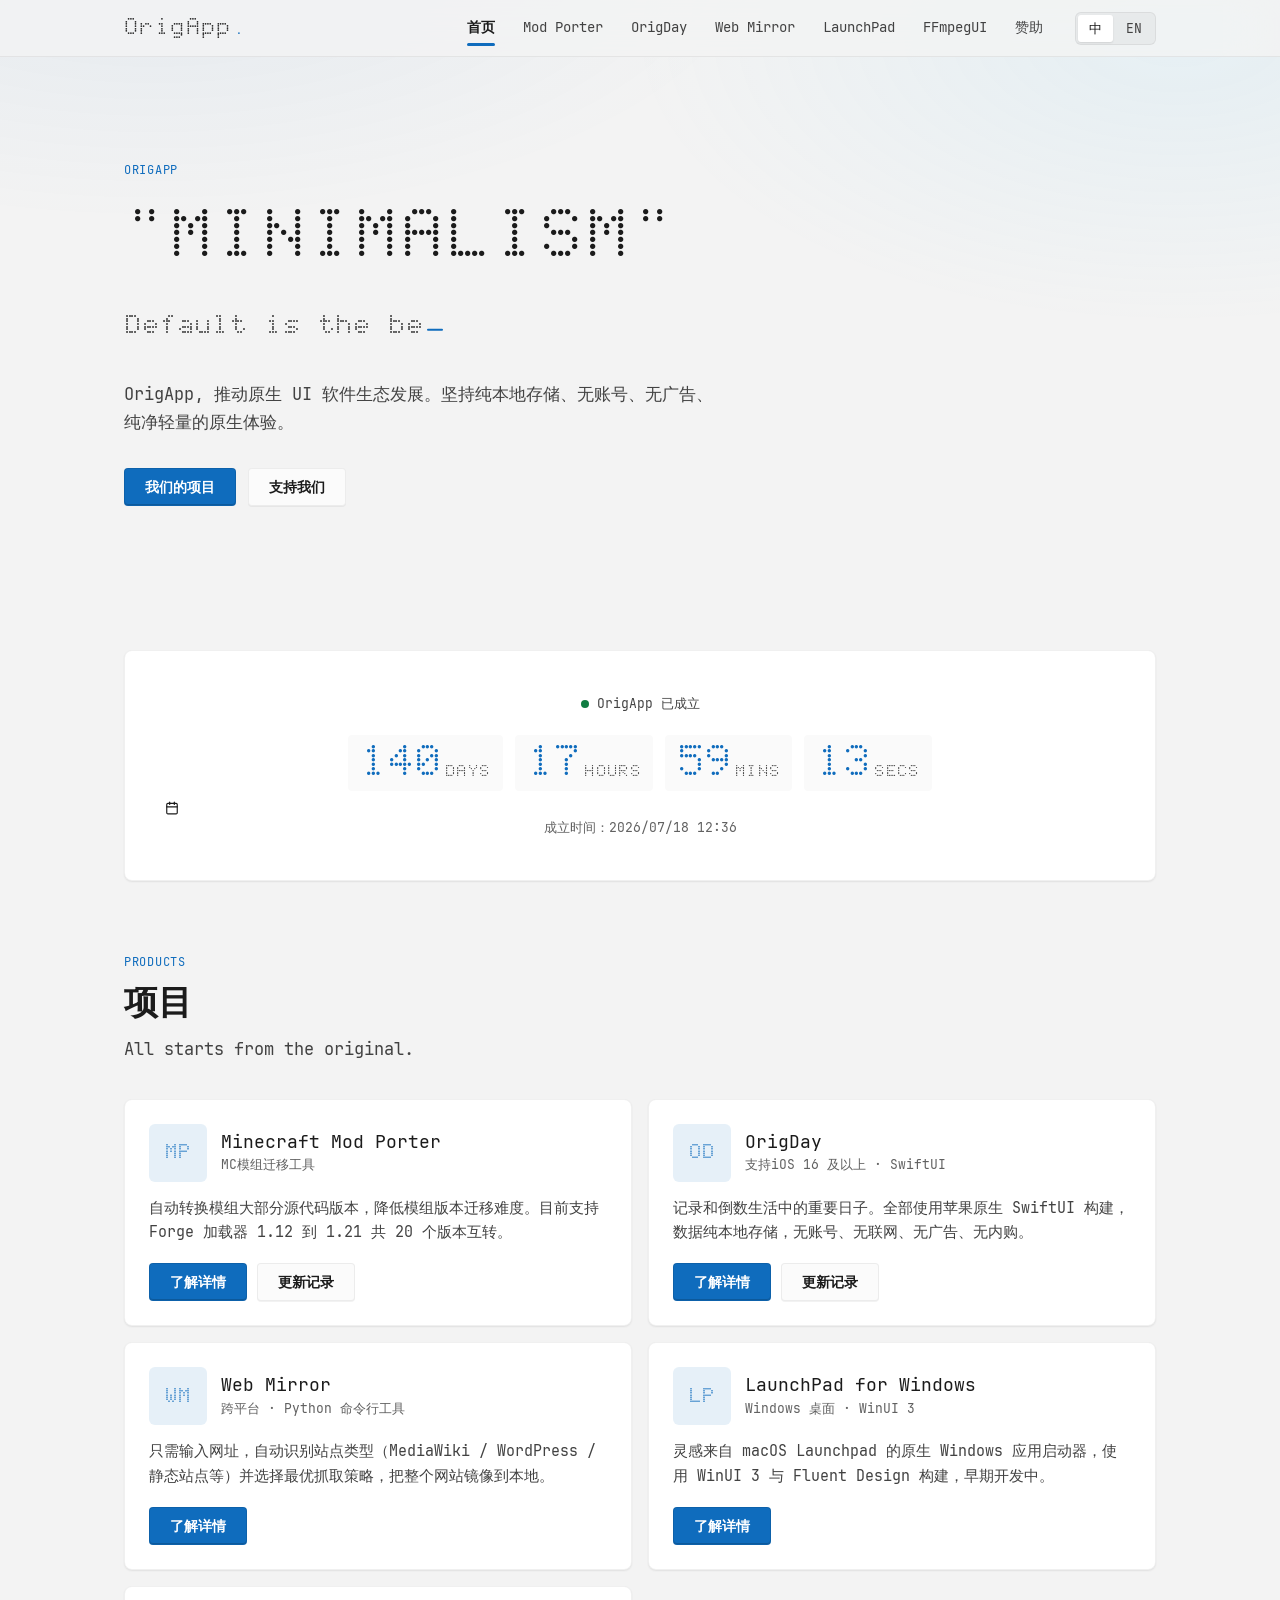
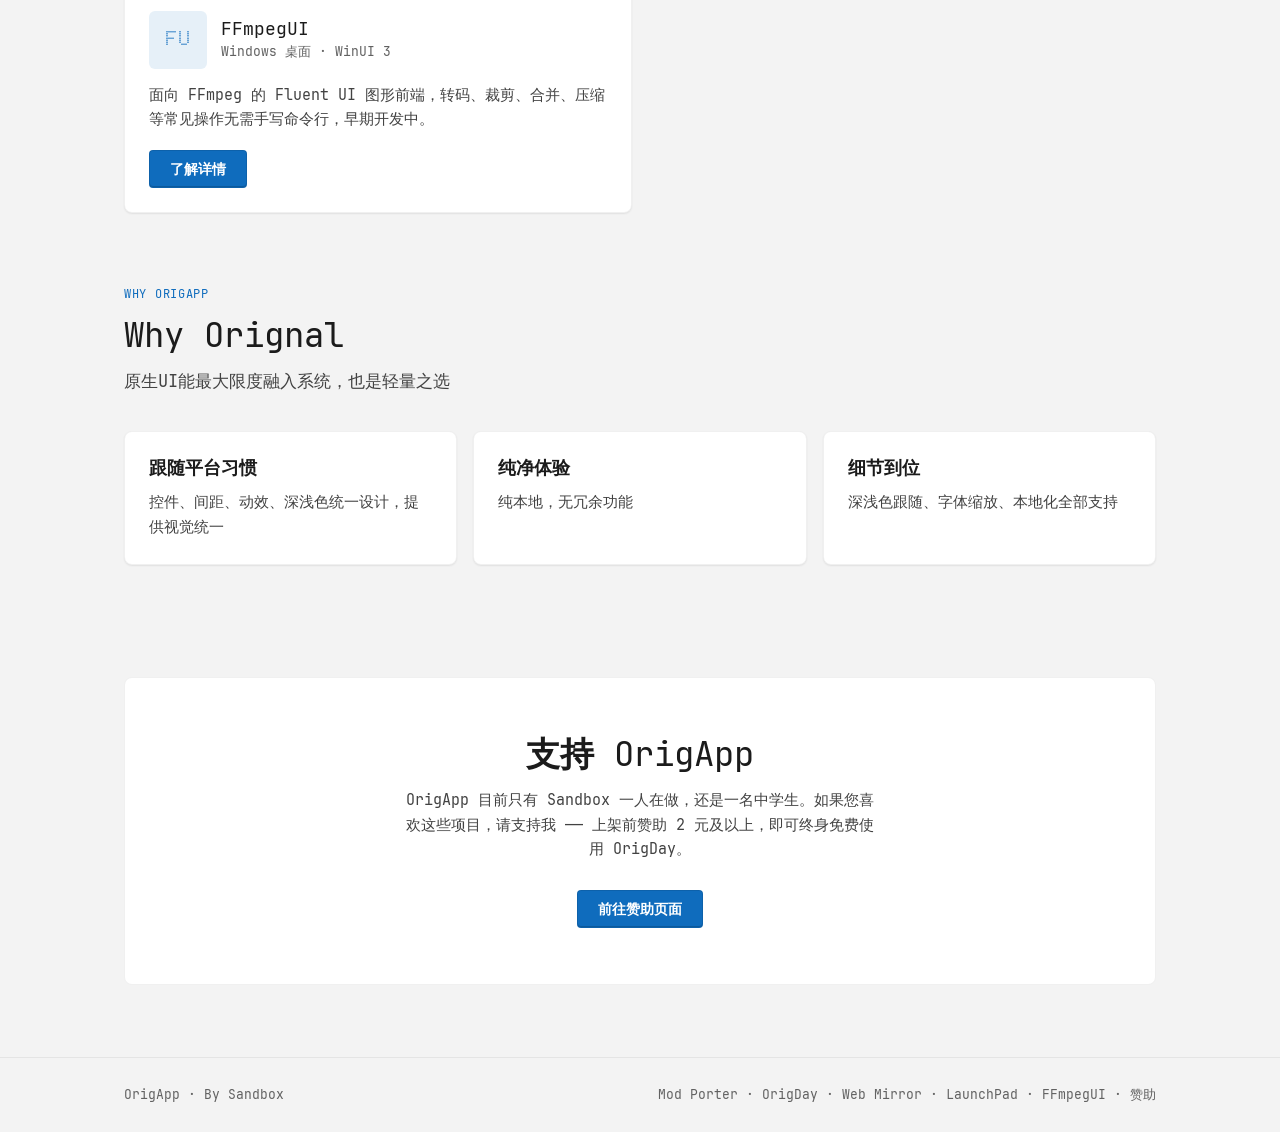
==== commit a936023e: "Add files via upload" ====
--- a/index.html
+++ b/index.html
@@ -103,7 +103,15 @@
           <p class="dc-label" data-i18n="home.since.label"></p>
         </div>
         <div class="dc-count" id="dc-count">—</div>
-        <p class="dc-date" data-i18n="home.since.date"></p>
+        <div class="dc-date-box">
+          <svg class="dc-date-icon" width="14" height="14" viewBox="0 0 24 24" fill="none" stroke="currentColor" stroke-width="2" stroke-linecap="round" stroke-linejoin="round" aria-hidden="true">
+            <rect x="3" y="4" width="18" height="18" rx="2" ry="2"></rect>
+            <line x1="16" y1="2" x2="16" y2="6"></line>
+            <line x1="8" y1="2" x2="8" y2="6"></line>
+            <line x1="3" y1="10" x2="21" y2="10"></line>
+          </svg>
+          <span class="dc-date" data-i18n="home.since.date"></span>
+        </div>
       </div>
     </section>
 
--- a/assets/base.css
+++ b/assets/base.css
@@ -371,14 +371,14 @@
   box-shadow: 0 4px 12px rgba(0, 0, 0, 0.06);
 }
 .dc-num {
-  font-size: clamp(24px, 4.4vw, 38px);
+  font-size: clamp(28px, 5.2vw, 44px);
   font-weight: 700;
   color: var(--accent);
   line-height: 1;
   font-variant-numeric: tabular-nums;
 }
 .dc-txt {
-  font-size: clamp(11px, 1.8vw, 14px);
+  font-size: clamp(13px, 2.1vw, 17px);
   color: var(--text-2);
   font-weight: 600;
   letter-spacing: .08em;
@@ -429,7 +429,7 @@
   overflow: hidden;
 }
 .product-card .pc-mark {
-  width: 52px; height: 52px; flex: none;
+  width: 58px; height: 58px; flex: none;
   display: flex; align-items: center; justify-content: center;
   border-radius: var(--radius-mark);
   background: var(--accent-soft);
@@ -480,7 +480,8 @@
 .u-meta { display: flex; align-items: center; gap: 10px; flex-wrap: wrap; margin-bottom: 10px; }
 .u-date { color: var(--text-3); font-size: var(--fs-small); font-variant-numeric: tabular-nums; }
 .u-badge {
-  padding: 3px 9px;
+  padding: 4px 11px;
+  font-size: 14px;
   border-radius: 999px;
   background: var(--accent-soft);
   color: var(--accent);
@@ -572,9 +573,9 @@
     box-sizing: border-box;
   }
   .product-card .pc-mark {
-    width: 44px;
-    height: 44px;
-    font-size: 18px;
+    width: 48px;
+    height: 48px;
+    font-size: 21px;
   }
   .product-card .pc-links {
     gap: 8px;
--- a/assets/skin-fluent.css
+++ b/assets/skin-fluent.css
@@ -14,12 +14,44 @@
   font-display: swap;
 }
 
-/* JetBrains Mono 等宽字体（本地备用回退） */
+/* JetBrains Mono 等宽字体（本地备用回退，若放进其他字重文件自动生效） */
 @font-face {
   font-family: 'JetBrains Mono';
   src: url('fonts/JetBrainsMono-Regular.woff2') format('woff2');
   font-weight: 400;
   font-style: normal;
+  font-display: swap;
+}
+@font-face {
+  font-family: 'JetBrains Mono';
+  src: url('fonts/JetBrainsMono-Medium.woff2') format('woff2'),
+       url('fonts/JetBrainsMono-Regular.woff2') format('woff2');
+  font-weight: 500;
+  font-style: normal;
+  font-display: swap;
+}
+@font-face {
+  font-family: 'JetBrains Mono';
+  src: url('fonts/JetBrainsMono-SemiBold.woff2') format('woff2'),
+       url('fonts/JetBrainsMono-Regular.woff2') format('woff2');
+  font-weight: 600;
+  font-style: normal;
+  font-display: swap;
+}
+@font-face {
+  font-family: 'JetBrains Mono';
+  src: url('fonts/JetBrainsMono-Bold.woff2') format('woff2'),
+       url('fonts/JetBrainsMono-Regular.woff2') format('woff2');
+  font-weight: 700;
+  font-style: normal;
+  font-display: swap;
+}
+@font-face {
+  font-family: 'JetBrains Mono';
+  src: url('fonts/JetBrainsMono-Italic.woff2') format('woff2'),
+       url('fonts/JetBrainsMono-Regular.woff2') format('woff2');
+  font-weight: 400;
+  font-style: italic;
   font-display: swap;
 }
 
@@ -29,19 +61,18 @@
 }
 :root[data-skin="fluent"] {
   /* 字体：Windows 上命中 Segoe UI Variable，其余平台优雅回退 */
-  --font-display: "Segoe UI Variable Display", "Segoe UI Variable Static Display",
-                  "Segoe UI Semibold", "Segoe UI", system-ui,
-                  "Microsoft YaHei UI", "Microsoft YaHei", "PingFang SC",
-                  "Noto Sans CJK SC", sans-serif;
-  --font-ui: "Segoe UI Variable Text", "Segoe UI Variable Static Text",
-             "Segoe UI", system-ui,
-             "Microsoft YaHei UI", "Microsoft YaHei", "PingFang SC",
-             "Noto Sans CJK SC", sans-serif;
+  /* 全站以 JetBrains Mono 为主字体，中文回退系统无衬线 */
+  --font-display: 'JetBrains Mono', ui-monospace, SFMono-Regular, Menlo, Consolas,
+                  "Segoe UI Variable Display", "Microsoft YaHei UI", "Microsoft YaHei",
+                  "PingFang SC", "Noto Sans CJK SC", sans-serif;
+  --font-ui: 'JetBrains Mono', ui-monospace, SFMono-Regular, Menlo, Consolas,
+             "Segoe UI Variable Text", "Microsoft YaHei UI", "Microsoft YaHei",
+             "PingFang SC", "Noto Sans CJK SC", sans-serif;
   --font-mono: 'JetBrains Mono', ui-monospace, SFMono-Regular, Menlo, Consolas, monospace;
   --font-punctum: 'Punctum', 'JetBrains Mono', ui-monospace, monospace;
 
   /* 字号：贴近 Fluent 的 type ramp */
-  --fs-h1: clamp(34px, 5.2vw, 60px);
+  --fs-h1: clamp(42px, 6.2vw, 70px);
   --fs-h2: clamp(24px, 3vw, 34px);
   --fs-h3: 18px;
   --fs-lead: 17px;
@@ -50,9 +81,9 @@
   --fs-tag: 12px;
   --fs-nav: 14px;
   --fs-btn: 14px;
-  --fs-brand: 19px;
+  --fs-brand: 23px;
   --fs-eyebrow: 12px;
-  --fs-tagline: clamp(17px, 2.2vw, 23px);
+  --fs-tagline: clamp(20px, 2.6vw, 27px);
 
   --fw-display: 600;
   --fw-h3: 600;
@@ -260,11 +291,11 @@
   box-shadow: 0 4px 14px var(--accent-soft);
 }
 
-/* 显示位：品牌、首页主标题、打字机标语、产品卡标识、版本徽标、计时器 —— Punctum 点阵 */
+/* 显示位：品牌、首页主标题、打字机标语、产品卡标识、版本徽标、计时器 —— Punctum 点阵（字号加大、字重加深至 600 提升辨识度） */
 .brand, .hero h1, .tagline, .pc-mark, .dc-count, .u-badge {
   font-family: 'Punctum', 'JetBrains Mono', ui-monospace, monospace !important;
-  font-variation-settings: 'wght' 500, 'ROND' 100;
-  letter-spacing: .04em;
+  font-variation-settings: 'wght' 600, 'ROND' 100;
+  letter-spacing: .06em;
 }
 
 .u-badge {
